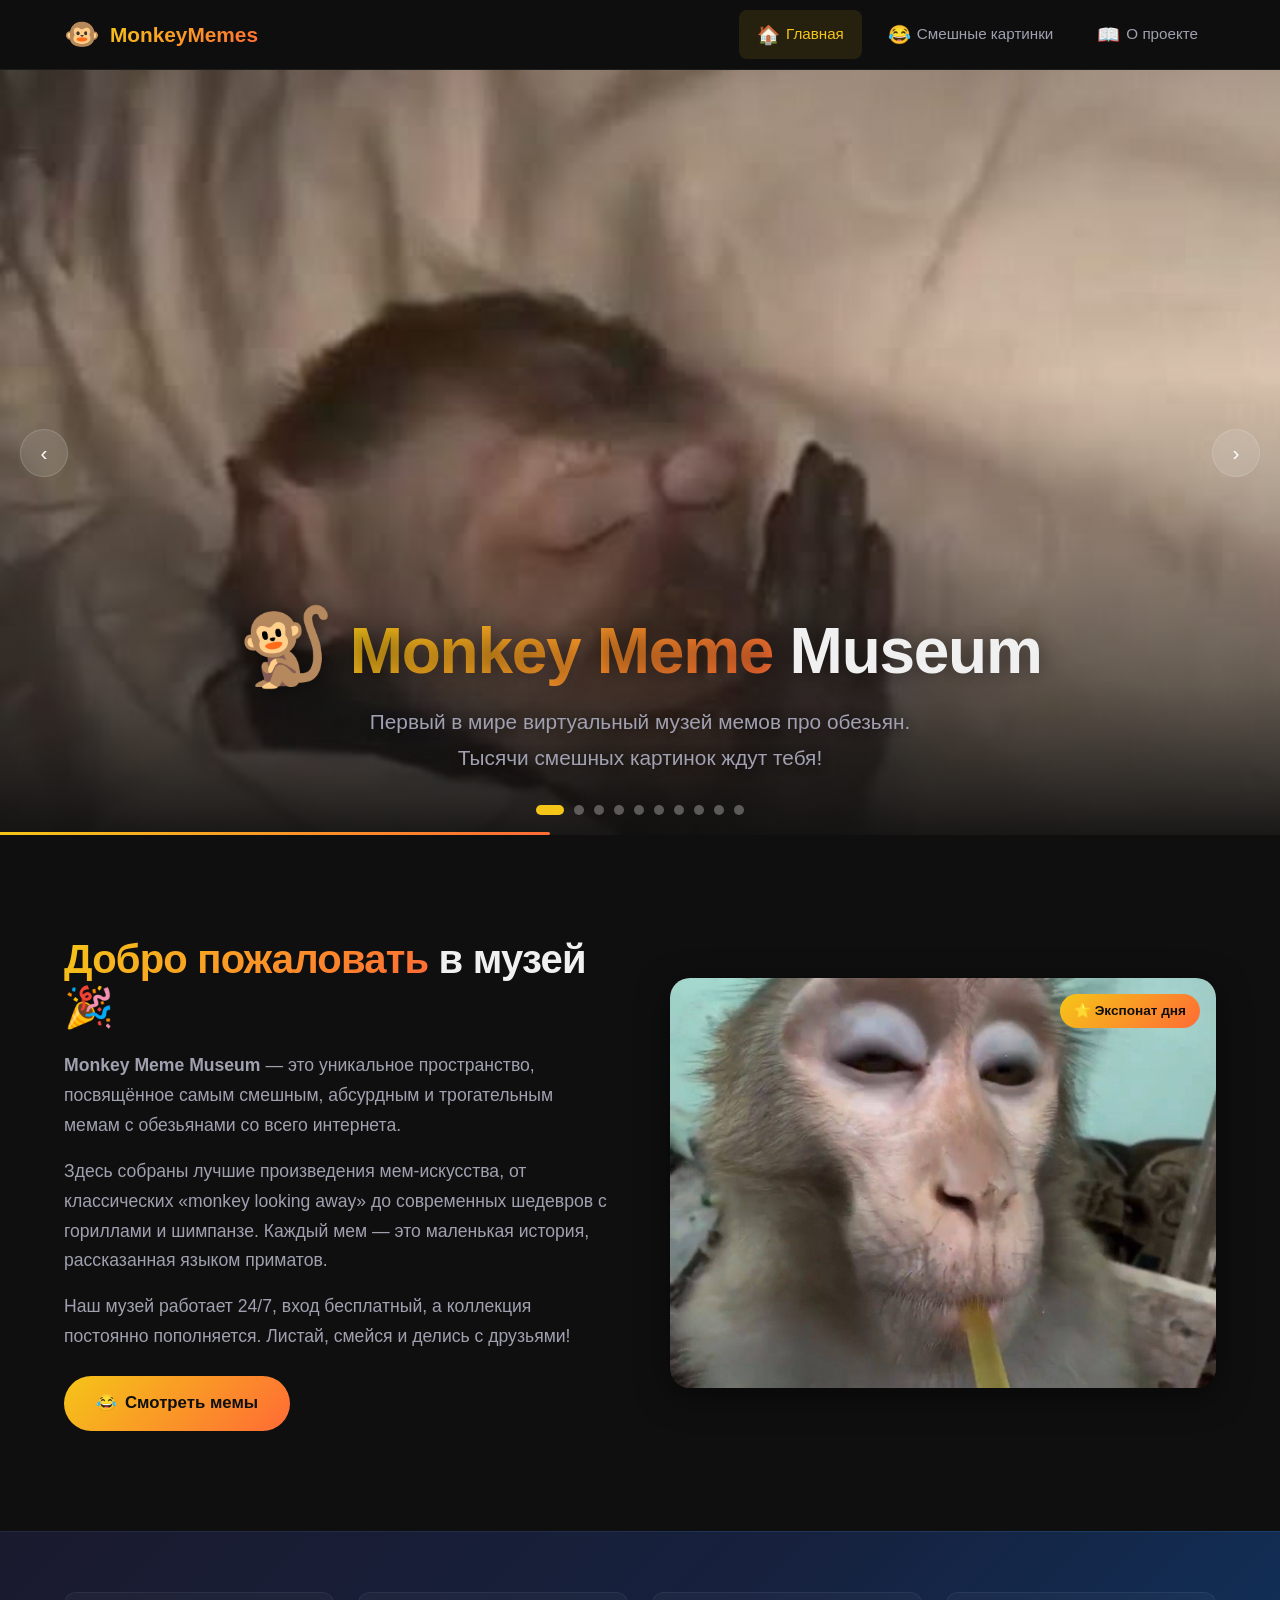
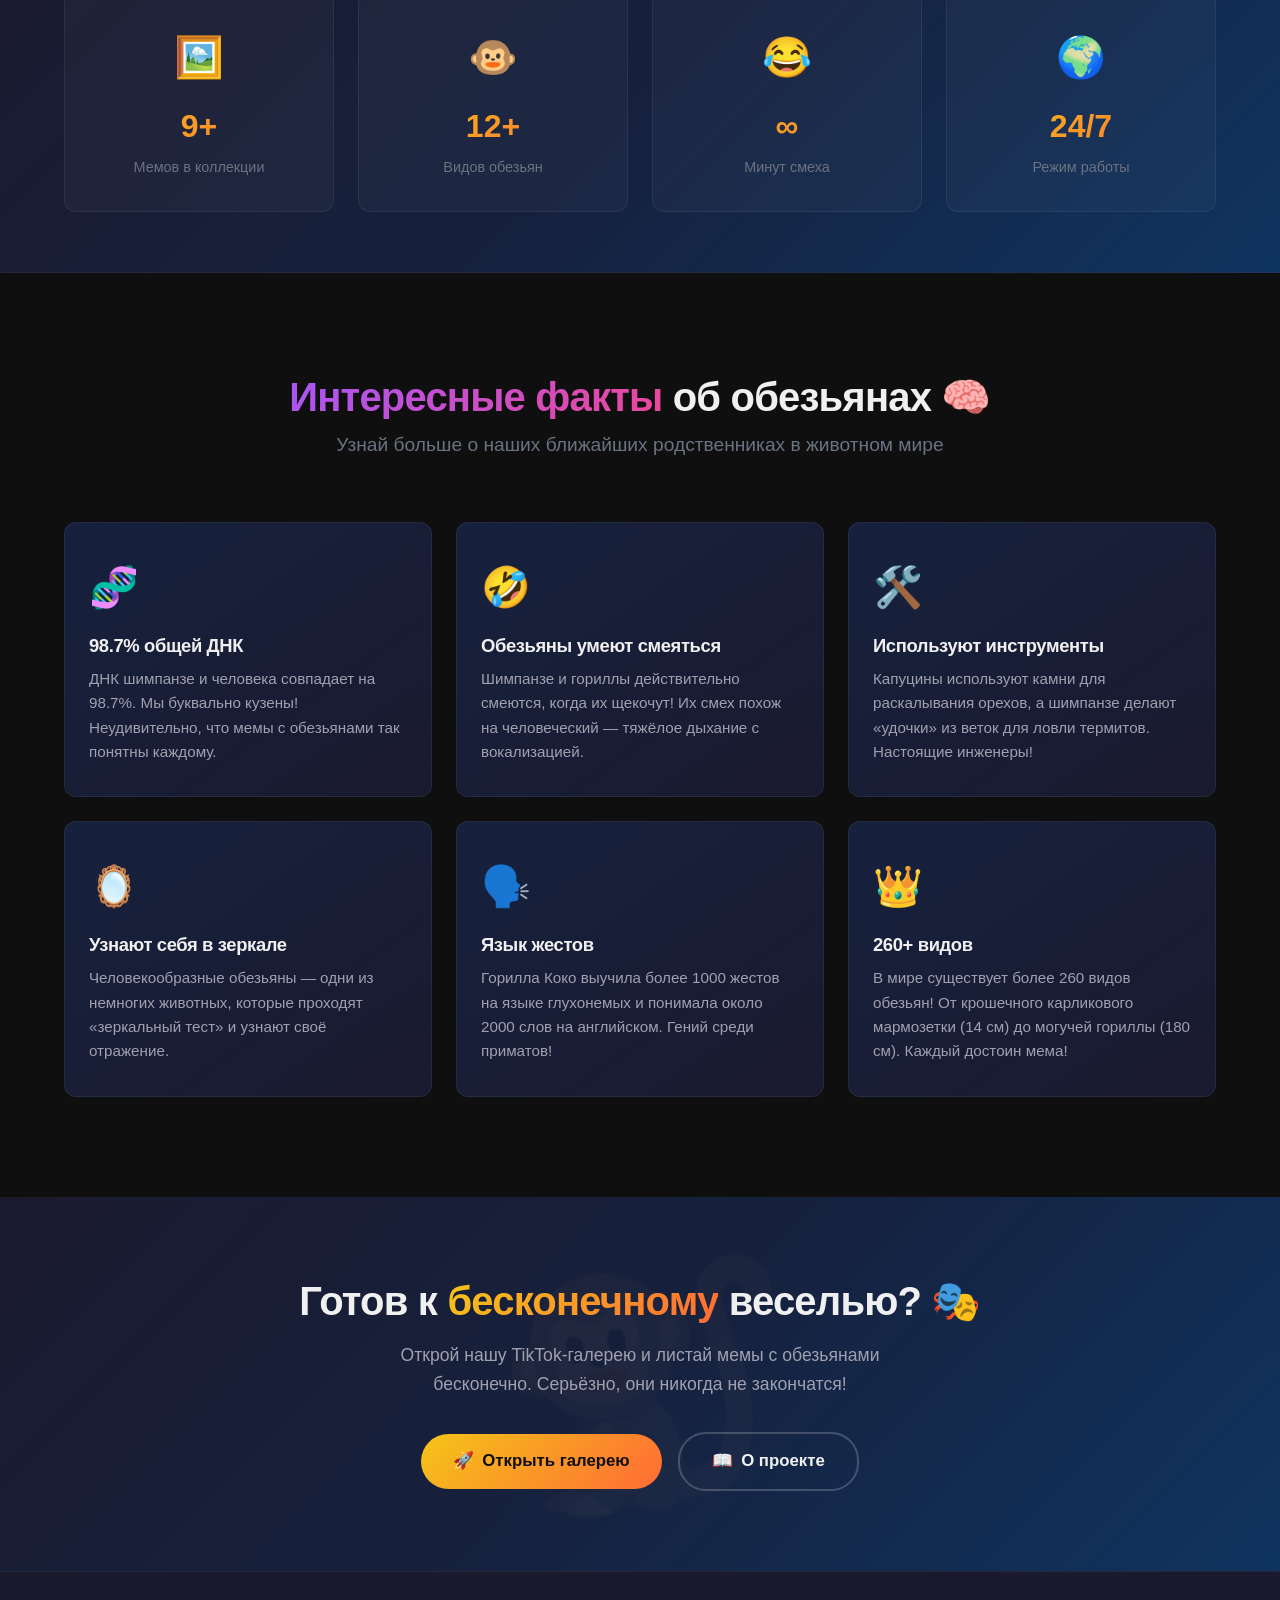
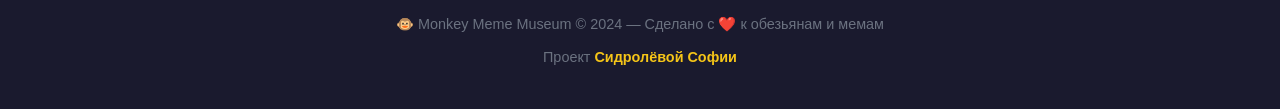
==== index.html @ 25bc9ab8 "init" ====
<!DOCTYPE html>
<html lang="ru">
<head>
    <meta charset="UTF-8">
    <meta name="viewport" content="width=device-width, initial-scale=1.0">
    <meta name="description" content="Monkey Meme Museum — первый в мире виртуальный музей мемов про обезьян. Смешные картинки, интересные факты и бесконечная галерея мемов.">
    <meta name="theme-color" content="#0f0f0f">
    <title>🐵 Monkey Meme Museum — Главная</title>
    <link rel="stylesheet" href="css/style.css">
</head>
<body>

<!-- ============================================
     HEADER
     ============================================ -->
<header class="header" role="banner">
    <div class="header__inner">

        <!-- Логотип -->
        <a href="index.html" class="header__logo" aria-label="Monkey Meme Museum — на главную">
            <span class="header__logo-emoji" aria-hidden="true">🐵</span>
            <span class="header__logo-text">MonkeyMemes</span>
        </a>

        <!-- Десктоп навигация -->
        <nav class="nav" role="navigation" aria-label="Основная навигация">
            <ul class="nav__list">
                <li>
                    <a href="index.html" class="nav__link nav__link--active">
                        <span class="nav__link-emoji" aria-hidden="true">🏠</span>
                        Главная
                    </a>
                </li>
                <li>
                    <a href="gallery.html" class="nav__link">
                        <span class="nav__link-emoji" aria-hidden="true">😂</span>
                        Смешные картинки
                    </a>
                </li>
                <li>
                    <a href="about.html" class="nav__link">
                        <span class="nav__link-emoji" aria-hidden="true">📖</span>
                        О проекте
                    </a>
                </li>
            </ul>
        </nav>

        <!-- Бургер кнопка (мобильная) -->
        <button class="burger" aria-label="Открыть меню" aria-expanded="false" aria-controls="mobile-nav">
            <span class="burger__line"></span>
            <span class="burger__line"></span>
            <span class="burger__line"></span>
        </button>
    </div>
</header>

<!-- Мобильная навигация -->
<div class="mobile-nav" id="mobile-nav" aria-hidden="true" role="dialog" aria-label="Мобильное меню">
    <nav>
        <ul class="mobile-nav__list">
            <li>
                <a href="index.html" class="mobile-nav__link mobile-nav__link--active">
                    <span class="mobile-nav__link-emoji" aria-hidden="true">🏠</span>
                    Главная
                </a>
            </li>
            <li>
                <a href="gallery.html" class="mobile-nav__link">
                    <span class="mobile-nav__link-emoji" aria-hidden="true">😂</span>
                    Смешные картинки
                </a>
            </li>
            <li>
                <a href="about.html" class="mobile-nav__link">
                    <span class="mobile-nav__link-emoji" aria-hidden="true">📖</span>
                    О проекте
                </a>
            </li>
        </ul>
    </nav>
</div>

<!-- ============================================
     MAIN CONTENT
     ============================================ -->
<main class="page-wrapper">

    <!-- ========== HERO SLIDER ========== -->
    <section class="hero" aria-label="Слайдер с мемами">
        <div class="slider">

            <!-- Слайды создаются динамически через JS -->
            <div class="slider__track" role="tablist" aria-label="Слайды">
            </div>

            <!-- Оверлей -->
            <div class="slider__overlay" aria-hidden="true"></div>

            <!-- Контент поверх слайдера -->
            <div class="slider__content">
                <h1 class="slider__title">
                    <span class="emoji-title" aria-hidden="true">🐒</span>
                    <span class="text-gradient">Monkey Meme</span> Museum
                </h1>
                <p class="slider__description">
                    Первый в мире виртуальный музей мемов про обезьян.
                    Тысячи смешных картинок ждут тебя!
                </p>
            </div>

            <!-- Стрелки навигации -->
            <button class="slider__arrow slider__arrow--prev" aria-label="Предыдущий слайд">
                ‹
            </button>
            <button class="slider__arrow slider__arrow--next" aria-label="Следующий слайд">
                ›
            </button>

            <!-- Точки навигации -->
            <div class="slider__dots" role="tablist" aria-label="Навигация по слайдам">
                <!-- Создаются динамически через JS -->
            </div>

            <!-- Прогресс-бар -->
            <div class="slider__progress" role="progressbar" aria-label="Прогресс слайда"></div>
        </div>
    </section>

    <!-- ========== INTRO SECTION ========== -->
    <section class="intro" aria-labelledby="intro-heading">
        <div class="container">
            <div class="intro__grid">

                <!-- Текстовый блок -->
                <div class="intro__text animate-on-scroll">
                    <h2 id="intro-heading">
                        <span class="text-gradient">Добро пожаловать</span> в музей 🎉
                    </h2>
                    <p>
                        <strong>Monkey Meme Museum</strong> — это уникальное пространство,
                        посвящённое самым смешным, абсурдным и трогательным мемам с обезьянами
                        со всего интернета.
                    </p>
                    <p>
                        Здесь собраны лучшие произведения мем-искусства, от классических
                        «monkey looking away» до современных шедевров с гориллами и шимпанзе.
                        Каждый мем — это маленькая история, рассказанная языком приматов.
                    </p>
                    <p>
                        Наш музей работает 24/7, вход бесплатный, а коллекция постоянно
                        пополняется. Листай, смейся и делись с друзьями!
                    </p>
                    <div class="mt-3">
                        <a href="gallery.html" class="btn btn--primary">
                            <span aria-hidden="true">😂</span>
                            Смотреть мемы
                        </a>
                    </div>
                </div>

                <!-- Изображение -->
                <div class="intro__image-wrapper animate-on-scroll" id="intro-image">
                    <img src="" alt="Мем с обезьяной — экспонат музея" id="intro-img">
                    <span class="intro__badge" aria-hidden="true">⭐ Экспонат дня</span>
                </div>
            </div>
        </div>
    </section>

    <!-- ========== STATS SECTION ========== -->
    <section class="stats" aria-labelledby="stats-heading">
        <div class="container">
            <h2 id="stats-heading" class="sr-only">Статистика музея</h2>
            <div class="stats__grid">

                <div class="stat-card animate-on-scroll">
                    <span class="stat-card__emoji" aria-hidden="true">🖼️</span>
                    <div class="stat-card__number" id="stat-memes">0</div>
                    <div class="stat-card__label">Мемов в коллекции</div>
                </div>

                <div class="stat-card animate-on-scroll">
                    <span class="stat-card__emoji" aria-hidden="true">🐵</span>
                    <div class="stat-card__number">12+</div>
                    <div class="stat-card__label">Видов обезьян</div>
                </div>

                <div class="stat-card animate-on-scroll">
                    <span class="stat-card__emoji" aria-hidden="true">😂</span>
                    <div class="stat-card__number">∞</div>
                    <div class="stat-card__label">Минут смеха</div>
                </div>

                <div class="stat-card animate-on-scroll">
                    <span class="stat-card__emoji" aria-hidden="true">🌍</span>
                    <div class="stat-card__number">24/7</div>
                    <div class="stat-card__label">Режим работы</div>
                </div>
            </div>
        </div>
    </section>

    <!-- ========== FUN FACTS SECTION ========== -->
    <section class="facts" aria-labelledby="facts-heading">
        <div class="container">

            <div class="facts__header animate-on-scroll">
                <h2 id="facts-heading">
                    <span class="text-gradient-fun">Интересные факты</span> об обезьянах
                    <span aria-hidden="true">🧠</span>
                </h2>
                <p class="section-subtitle">
                    Узнай больше о наших ближайших родственниках в животном мире
                </p>
            </div>

            <div class="facts__grid">

                <article class="fact-card animate-on-scroll">
                    <span class="fact-card__emoji" aria-hidden="true">🧬</span>
                    <h3 class="fact-card__title">98.7% общей ДНК</h3>
                    <p class="fact-card__text">
                        ДНК шимпанзе и человека совпадает на 98.7%. Мы буквально
                        кузены! Неудивительно, что мемы с обезьянами так
                        понятны каждому.
                    </p>
                </article>

                <article class="fact-card animate-on-scroll">
                    <span class="fact-card__emoji" aria-hidden="true">🤣</span>
                    <h3 class="fact-card__title">Обезьяны умеют смеяться</h3>
                    <p class="fact-card__text">
                        Шимпанзе и гориллы действительно смеются, когда их щекочут!
                        Их смех похож на человеческий — тяжёлое дыхание
                        с вокализацией.
                    </p>
                </article>

                <article class="fact-card animate-on-scroll">
                    <span class="fact-card__emoji" aria-hidden="true">🛠️</span>
                    <h3 class="fact-card__title">Используют инструменты</h3>
                    <p class="fact-card__text">
                        Капуцины используют камни для раскалывания орехов,
                        а шимпанзе делают «удочки» из веток для ловли
                        термитов. Настоящие инженеры!
                    </p>
                </article>

                <article class="fact-card animate-on-scroll">
                    <span class="fact-card__emoji" aria-hidden="true">🪞</span>
                    <h3 class="fact-card__title">Узнают себя в зеркале</h3>
                    <p class="fact-card__text">
                        Человекообразные обезьяны — одни из немногих животных,
                        которые проходят «зеркальный тест» и узнают своё
                        отражение.
                    </p>
                </article>

                <article class="fact-card animate-on-scroll">
                    <span class="fact-card__emoji" aria-hidden="true">🗣️</span>
                    <h3 class="fact-card__title">Язык жестов</h3>
                    <p class="fact-card__text">
                        Горилла Коко выучила более 1000 жестов на языке глухонемых
                        и понимала около 2000 слов на английском.
                        Гений среди приматов!
                    </p>
                </article>

                <article class="fact-card animate-on-scroll">
                    <span class="fact-card__emoji" aria-hidden="true">👑</span>
                    <h3 class="fact-card__title">260+ видов</h3>
                    <p class="fact-card__text">
                        В мире существует более 260 видов обезьян!
                        От крошечного карликового мармозетки (14 см) до
                        могучей гориллы (180 см). Каждый достоин мема!
                    </p>
                </article>
            </div>
        </div>
    </section>

    <!-- ========== CTA SECTION ========== -->
    <section class="cta" aria-labelledby="cta-heading">
        <div class="container">
            <div class="animate-on-scroll">
                <h2 id="cta-heading">
                    Готов к
                    <span class="text-gradient">бесконечному</span>
                    веселью?
                    <span aria-hidden="true">🎭</span>
                </h2>
                <p>
                    Открой нашу TikTok-галерею и листай мемы с обезьянами
                    бесконечно. Серьёзно, они никогда не закончатся!
                </p>
                <div class="btn-group">
                    <a href="gallery.html" class="btn btn--primary">
                        <span aria-hidden="true">🚀</span>
                        Открыть галерею
                    </a>
                    <a href="about.html" class="btn btn--outline">
                        <span aria-hidden="true">📖</span>
                        О проекте
                    </a>
                </div>
            </div>
        </div>
    </section>

</main>

<!-- ============================================
     FOOTER
     ============================================ -->
<footer class="footer" role="contentinfo">
    <div class="container">
        <p class="footer__text">
            <span aria-hidden="true">🐵</span>
            Monkey Meme Museum © 2024 — Сделано с
            <span class="footer__heart" aria-label="любовью">❤️</span>
            к обезьянам и мемам
        </p>
        <p class="footer__text mt-1">
            Проект
            <a href="about.html" class="footer__link">Сидролёвой Софии</a>
        </p>
    </div>
</footer>

<!-- ============================================
     SCRIPTS
     ============================================ -->
<script src="js/images.js"></script>
<script src="js/common.js"></script>
<script src="js/slider.js"></script>

<!-- Инлайн-скрипт для динамического контента -->
<script>
    (function () {
        'use strict';

        // Устанавливаем картинку в intro секцию
        var introImg = document.getElementById('intro-img');
        if (introImg) {
            var paths = getAllImagePaths();
            if (paths.length > 0) {
                // Берём вторую картинку (первая уже в слайдере)
                var idx = paths.length > 1 ? 1 : 0;
                introImg.src = paths[idx];
            }
        }

        // Устанавливаем реальное кол-во мемов в статистику
        var statMemes = document.getElementById('stat-memes');
        if (statMemes) {
            var count = getImageCount();
            statMemes.textContent = count + '+';

            // Анимация счётчика
            animateCounter(statMemes, 0, count, 1500);
        }

        /**
         * Анимация числового счётчика
         */
        function animateCounter(element, start, end, duration) {
            var startTime = null;

            function step(timestamp) {
                if (!startTime) startTime = timestamp;
                var progress = Math.min((timestamp - startTime) / duration, 1);

                // Easing — ease-out
                var eased = 1 - Math.pow(1 - progress, 3);
                var current = Math.floor(start + (end - start) * eased);

                element.textContent = current + '+';

                if (progress < 1) {
                    requestAnimationFrame(step);
                }
            }

            // Запускаем только когда элемент виден
            var observer = new IntersectionObserver(function (entries) {
                if (entries[0].isIntersecting) {
                    requestAnimationFrame(step);
                    observer.disconnect();
                }
            }, { threshold: 0.5 });

            observer.observe(element);
        }
    })();
</script>

</body>
</html>
---- css/style.css ----
:root {
    /* Основные цвета */
    --color-bg-primary: #0f0f0f;
    --color-bg-secondary: #1a1a2e;
    --color-bg-card: #16213e;
    --color-bg-card-hover: #1c2a4a;
    --color-bg-header: rgba(15, 15, 15, 0.92);

    /* Акцентные цвета */
    --color-accent-yellow: #f5c518;
    --color-accent-orange: #ff6b35;
    --color-accent-green: #2ecc71;
    --color-accent-purple: #a855f7;
    --color-accent-pink: #ec4899;
    --color-accent-blue: #3b82f6;

    /* Текст */
    --color-text-primary: #f0f0f0;
    --color-text-secondary: #a0a0b0;
    --color-text-muted: #6b7280;
    --color-text-accent: var(--color-accent-yellow);

    /* Градиенты */
    --gradient-hero: linear-gradient(135deg, #1a1a2e 0%, #16213e 50%, #0f3460 100%);
    --gradient-card: linear-gradient(145deg, #16213e, #1a1a2e);
    --gradient-accent: linear-gradient(135deg, var(--color-accent-yellow), var(--color-accent-orange));
    --gradient-fun: linear-gradient(135deg, var(--color-accent-purple), var(--color-accent-pink));
    --gradient-overlay: linear-gradient(to bottom, rgba(0,0,0,0) 0%, rgba(0,0,0,0.7) 100%);

    /* Тени */
    --shadow-sm: 0 2px 8px rgba(0, 0, 0, 0.3);
    --shadow-md: 0 4px 16px rgba(0, 0, 0, 0.4);
    --shadow-lg: 0 8px 32px rgba(0, 0, 0, 0.5);
    --shadow-glow-yellow: 0 0 20px rgba(245, 197, 24, 0.3);
    --shadow-glow-purple: 0 0 20px rgba(168, 85, 247, 0.3);

    /* Размеры */
    --header-height: 70px;
    --content-max-width: 1200px;
    --content-narrow-width: 800px;
    --border-radius-sm: 8px;
    --border-radius-md: 12px;
    --border-radius-lg: 20px;
    --border-radius-xl: 28px;

    /* Шрифты */
    --font-primary: 'Segoe UI', 'Roboto', 'Helvetica Neue', Arial, sans-serif;
    --font-display: 'Georgia', 'Times New Roman', serif;
    --font-mono: 'Fira Code', 'Consolas', monospace;

    /* Анимации */
    --transition-fast: 0.2s ease;
    --transition-normal: 0.3s ease;
    --transition-slow: 0.5s ease;
    --transition-spring: 0.4s cubic-bezier(0.34, 1.56, 0.64, 1);
}


/* ============================================
   2. RESET & BASE
   ============================================ */

*,
*::before,
*::after {
    margin: 0;
    padding: 0;
    box-sizing: border-box;
}

html {
    scroll-behavior: smooth;
    font-size: 16px;
    -webkit-text-size-adjust: 100%;
    overflow-x: hidden;
}

body {
    font-family: var(--font-primary);
    background-color: var(--color-bg-primary);
    color: var(--color-text-primary);
    line-height: 1.6;
    min-height: 100vh;
    overflow-x: hidden;
    -webkit-font-smoothing: antialiased;
    -moz-osx-font-smoothing: grayscale;
}

img {
    max-width: 100%;
    height: auto;
    display: block;
}

a {
    color: inherit;
    text-decoration: none;
    transition: color var(--transition-fast);
}

ul, ol {
    list-style: none;
}

button {
    border: none;
    background: none;
    cursor: pointer;
    font-family: inherit;
    color: inherit;
}

input, textarea {
    font-family: inherit;
    font-size: inherit;
}

::selection {
    background-color: var(--color-accent-yellow);
    color: var(--color-bg-primary);
}

/* Скроллбар */
::-webkit-scrollbar {
    width: 8px;
}

::-webkit-scrollbar-track {
    background: var(--color-bg-primary);
}

::-webkit-scrollbar-thumb {
    background: var(--color-bg-card);
    border-radius: 4px;
}

::-webkit-scrollbar-thumb:hover {
    background: var(--color-accent-yellow);
}


/* ============================================
   3. TYPOGRAPHY
   ============================================ */

h1, h2, h3, h4, h5, h6 {
    line-height: 1.2;
    font-weight: 700;
    letter-spacing: -0.02em;
}

h1 {
    font-size: clamp(2rem, 5vw, 3.5rem);
}

h2 {
    font-size: clamp(1.5rem, 4vw, 2.5rem);
}

h3 {
    font-size: clamp(1.2rem, 3vw, 1.75rem);
}

p {
    font-size: clamp(0.95rem, 2vw, 1.1rem);
    color: var(--color-text-secondary);
    line-height: 1.7;
}

.text-gradient {
    background: var(--gradient-accent);
    -webkit-background-clip: text;
    -webkit-text-fill-color: transparent;
    background-clip: text;
}

.text-gradient-fun {
    background: var(--gradient-fun);
    -webkit-background-clip: text;
    -webkit-text-fill-color: transparent;
    background-clip: text;
}

.emoji-title {
    font-size: 1.2em;
}

.section-subtitle {
    font-size: clamp(1rem, 2.5vw, 1.2rem);
    color: var(--color-text-muted);
    margin-top: 0.5rem;
    font-weight: 400;
}


/* ============================================
   4. LAYOUT UTILITIES
   ============================================ */

.container {
    width: 100%;
    max-width: var(--content-max-width);
    margin: 0 auto;
    padding: 0 24px;
}

.container--narrow {
    max-width: var(--content-narrow-width);
}

.section {
    padding: 80px 0;
}

.section--alt {
    background: var(--color-bg-secondary);
}

.flex-center {
    display: flex;
    justify-content: center;
    align-items: center;
}

.text-center {
    text-align: center;
}

.mt-1 { margin-top: 0.5rem; }
.mt-2 { margin-top: 1rem; }
.mt-3 { margin-top: 1.5rem; }
.mt-4 { margin-top: 2rem; }
.mb-1 { margin-bottom: 0.5rem; }
.mb-2 { margin-bottom: 1rem; }
.mb-3 { margin-bottom: 1.5rem; }
.mb-4 { margin-bottom: 2rem; }


/* ============================================
   5. HEADER & NAVIGATION
   ============================================ */

.header {
    position: fixed;
    top: 0;
    left: 0;
    right: 0;
    height: var(--header-height);
    background: var(--color-bg-header);
    backdrop-filter: blur(20px);
    -webkit-backdrop-filter: blur(20px);
    border-bottom: 1px solid rgba(255, 255, 255, 0.06);
    z-index: 1000;
    transition: transform var(--transition-normal),
    box-shadow var(--transition-normal);
}

.header--scrolled {
    box-shadow: var(--shadow-md);
}

.header__inner {
    display: flex;
    justify-content: space-between;
    align-items: center;
    height: 100%;
    max-width: var(--content-max-width);
    margin: 0 auto;
    padding: 0 24px;
}

/* Логотип */
.header__logo {
    display: flex;
    align-items: center;
    gap: 10px;
    font-size: 1.3rem;
    font-weight: 800;
    z-index: 1001;
    transition: transform var(--transition-spring);
}

.header__logo:hover {
    transform: scale(1.05);
}

.header__logo-emoji {
    font-size: 1.8rem;
    animation: logoWiggle 3s ease-in-out infinite;
}

.header__logo-text {
    background: var(--gradient-accent);
    -webkit-background-clip: text;
    -webkit-text-fill-color: transparent;
    background-clip: text;
}

/* Навигация — десктоп */
.nav {
    display: flex;
    align-items: center;
}

.nav__list {
    display: flex;
    gap: 8px;
    align-items: center;
}

.nav__link {
    position: relative;
    display: flex;
    align-items: center;
    gap: 6px;
    padding: 10px 18px;
    font-size: 0.95rem;
    font-weight: 500;
    color: var(--color-text-secondary);
    border-radius: var(--border-radius-sm);
    transition: color var(--transition-fast),
    background-color var(--transition-fast);
}

.nav__link:hover {
    color: var(--color-text-primary);
    background-color: rgba(255, 255, 255, 0.06);
}

.nav__link--active {
    color: var(--color-accent-yellow);
    background-color: rgba(245, 197, 24, 0.1);
}

.nav__link-emoji {
    font-size: 1.15rem;
}

/* Бургер кнопка */
.burger {
    display: none;
    flex-direction: column;
    justify-content: center;
    gap: 5px;
    width: 32px;
    height: 32px;
    z-index: 1001;
    cursor: pointer;
}

.burger__line {
    width: 100%;
    height: 2.5px;
    background-color: var(--color-text-primary);
    border-radius: 2px;
    transition: transform var(--transition-normal),
    opacity var(--transition-normal);
    transform-origin: center;
}

.burger--active .burger__line:nth-child(1) {
    transform: translateY(7.5px) rotate(45deg);
}

.burger--active .burger__line:nth-child(2) {
    opacity: 0;
}

.burger--active .burger__line:nth-child(3) {
    transform: translateY(-7.5px) rotate(-45deg);
}

/* Мобильное меню */
.mobile-nav {
    display: none;
    position: fixed;
    top: 0;
    left: 0;
    right: 0;
    bottom: 0;
    background: rgba(15, 15, 15, 0.97);
    backdrop-filter: blur(24px);
    -webkit-backdrop-filter: blur(24px);
    z-index: 999;
    opacity: 0;
    visibility: hidden;
    transition: opacity var(--transition-normal),
    visibility var(--transition-normal);
}

.mobile-nav--open {
    opacity: 1;
    visibility: visible;
}

.mobile-nav__list {
    display: flex;
    flex-direction: column;
    justify-content: center;
    align-items: center;
    height: 100%;
    gap: 12px;
}

.mobile-nav__link {
    font-size: 1.5rem;
    font-weight: 600;
    padding: 16px 32px;
    border-radius: var(--border-radius-md);
    color: var(--color-text-secondary);
    transition: color var(--transition-fast),
    background-color var(--transition-fast),
    transform var(--transition-spring);
    transform: translateY(20px);
    opacity: 0;
}

.mobile-nav--open .mobile-nav__link {
    transform: translateY(0);
    opacity: 1;
}

.mobile-nav--open .mobile-nav__link:nth-child(1) { transition-delay: 0.1s; }
.mobile-nav--open .mobile-nav__link:nth-child(2) { transition-delay: 0.2s; }
.mobile-nav--open .mobile-nav__link:nth-child(3) { transition-delay: 0.3s; }

.mobile-nav__link:hover,
.mobile-nav__link--active {
    color: var(--color-accent-yellow);
    background-color: rgba(245, 197, 24, 0.1);
}

.mobile-nav__link-emoji {
    font-size: 1.6rem;
    margin-right: 10px;
}


/* ============================================
   6. HERO / SLIDER
   ============================================ */

.hero {
    position: relative;
    width: 100%;
    height: 85vh;
    min-height: 500px;
    max-height: 900px;
    margin-top: var(--header-height);
    overflow: hidden;
    background: var(--color-bg-secondary);
}

/* Слайдер */
.slider {
    position: relative;
    width: 100%;
    height: 100%;
}

.slider__track {
    position: relative;
    width: 100%;
    height: 100%;
}

.slider__slide {
    position: absolute;
    top: 0;
    left: 0;
    width: 100%;
    height: 100%;
    opacity: 0;
    transition: opacity 1s ease;
    z-index: 1;
}

.slider__slide--active {
    opacity: 1;
    z-index: 2;
}

.slider__image {
    width: 100%;
    height: 100%;
    object-fit: cover;
    object-position: center;
}

/* Оверлей с градиентом */
.slider__overlay {
    position: absolute;
    top: 0;
    left: 0;
    right: 0;
    bottom: 0;
    background: linear-gradient(
            to bottom,
            rgba(15, 15, 15, 0.3) 0%,
            rgba(15, 15, 15, 0.1) 40%,
            rgba(15, 15, 15, 0.6) 80%,
            rgba(15, 15, 15, 0.95) 100%
    );
    z-index: 3;
}

/* Контент поверх слайдера */
.slider__content {
    position: absolute;
    bottom: 60px;
    left: 0;
    right: 0;
    z-index: 4;
    text-align: center;
    padding: 0 24px;
}

.slider__title {
    font-size: clamp(2.2rem, 6vw, 4rem);
    font-weight: 900;
    margin-bottom: 12px;
    text-shadow: 0 2px 20px rgba(0, 0, 0, 0.5);
}

.slider__description {
    font-size: clamp(1rem, 2.5vw, 1.3rem);
    color: var(--color-text-secondary);
    max-width: 600px;
    margin: 0 auto;
    text-shadow: 0 1px 10px rgba(0, 0, 0, 0.5);
}

/* Точки навигации */
.slider__dots {
    position: absolute;
    bottom: 20px;
    left: 50%;
    transform: translateX(-50%);
    display: flex;
    gap: 10px;
    z-index: 5;
}

.slider__dot {
    width: 10px;
    height: 10px;
    border-radius: 50%;
    background-color: rgba(255, 255, 255, 0.3);
    cursor: pointer;
    transition: background-color var(--transition-fast),
    transform var(--transition-spring),
    width var(--transition-normal);
    border: none;
}

.slider__dot:hover {
    background-color: rgba(255, 255, 255, 0.6);
    transform: scale(1.2);
}

.slider__dot--active {
    background-color: var(--color-accent-yellow);
    width: 28px;
    border-radius: 5px;
}

/* Стрелки слайдера */
.slider__arrow {
    position: absolute;
    top: 50%;
    transform: translateY(-50%);
    z-index: 5;
    width: 48px;
    height: 48px;
    border-radius: 50%;
    background: rgba(255, 255, 255, 0.1);
    backdrop-filter: blur(10px);
    border: 1px solid rgba(255, 255, 255, 0.15);
    color: white;
    font-size: 1.3rem;
    display: flex;
    justify-content: center;
    align-items: center;
    cursor: pointer;
    transition: background var(--transition-fast),
    transform var(--transition-spring);
}

.slider__arrow:hover {
    background: rgba(255, 255, 255, 0.2);
    transform: translateY(-50%) scale(1.1);
}

.slider__arrow--prev {
    left: 20px;
}

.slider__arrow--next {
    right: 20px;
}

/* Прогресс-бар */
.slider__progress {
    position: absolute;
    bottom: 0;
    left: 0;
    height: 3px;
    background: var(--gradient-accent);
    z-index: 5;
    transition: width 0.1s linear;
    border-radius: 0 2px 2px 0;
}


/* ============================================
   7. CONTENT SECTIONS (главная)
   ============================================ */

.intro {
    padding: 100px 0;
    background: var(--color-bg-primary);
}

.intro__grid {
    display: grid;
    grid-template-columns: 1fr 1fr;
    gap: 60px;
    align-items: center;
}

.intro__text h2 {
    margin-bottom: 20px;
}

.intro__text p {
    margin-bottom: 16px;
}

.intro__image-wrapper {
    position: relative;
    border-radius: var(--border-radius-lg);
    overflow: hidden;
    box-shadow: var(--shadow-lg);
    aspect-ratio: 4 / 3;
}

.intro__image-wrapper img {
    width: 100%;
    height: 100%;
    object-fit: cover;
    transition: transform var(--transition-slow);
}

.intro__image-wrapper:hover img {
    transform: scale(1.05);
}

.intro__badge {
    position: absolute;
    top: 16px;
    right: 16px;
    background: var(--gradient-accent);
    color: var(--color-bg-primary);
    padding: 6px 14px;
    border-radius: 20px;
    font-size: 0.85rem;
    font-weight: 700;
}

/* Статистика */
.stats {
    padding: 60px 0;
    background: var(--gradient-hero);
    border-top: 1px solid rgba(255, 255, 255, 0.05);
    border-bottom: 1px solid rgba(255, 255, 255, 0.05);
}

.stats__grid {
    display: grid;
    grid-template-columns: repeat(4, 1fr);
    gap: 24px;
}

.stat-card {
    text-align: center;
    padding: 32px 16px;
    background: rgba(255, 255, 255, 0.03);
    border: 1px solid rgba(255, 255, 255, 0.06);
    border-radius: var(--border-radius-md);
    transition: transform var(--transition-spring),
    background var(--transition-fast);
}

.stat-card:hover {
    transform: translateY(-4px);
    background: rgba(255, 255, 255, 0.06);
}

.stat-card__emoji {
    font-size: 2.5rem;
    margin-bottom: 12px;
    display: block;
}

.stat-card__number {
    font-size: 2rem;
    font-weight: 800;
    background: var(--gradient-accent);
    -webkit-background-clip: text;
    -webkit-text-fill-color: transparent;
    background-clip: text;
}

.stat-card__label {
    font-size: 0.9rem;
    color: var(--color-text-muted);
    margin-top: 4px;
}


/* ============================================
   8. FUN FACTS CARDS
   ============================================ */

.facts {
    padding: 100px 0;
    background: var(--color-bg-primary);
}

.facts__header {
    text-align: center;
    margin-bottom: 60px;
}

.facts__grid {
    display: grid;
    grid-template-columns: repeat(3, 1fr);
    gap: 24px;
}

.fact-card {
    position: relative;
    padding: 32px 24px;
    background: var(--gradient-card);
    border: 1px solid rgba(255, 255, 255, 0.06);
    border-radius: var(--border-radius-md);
    overflow: hidden;
    transition: transform var(--transition-spring),
    box-shadow var(--transition-normal),
    border-color var(--transition-normal);
}

.fact-card::before {
    content: '';
    position: absolute;
    top: 0;
    left: 0;
    right: 0;
    height: 3px;
    background: var(--gradient-accent);
    opacity: 0;
    transition: opacity var(--transition-normal);
}

.fact-card:hover {
    transform: translateY(-6px);
    box-shadow: var(--shadow-glow-yellow);
    border-color: rgba(245, 197, 24, 0.2);
}

.fact-card:hover::before {
    opacity: 1;
}

.fact-card:nth-child(2)::before { background: var(--gradient-fun); }
.fact-card:nth-child(2):hover { box-shadow: var(--shadow-glow-purple); border-color: rgba(168, 85, 247, 0.2); }
.fact-card:nth-child(3)::before { background: linear-gradient(135deg, var(--color-accent-green), var(--color-accent-blue)); }
.fact-card:nth-child(4)::before { background: var(--gradient-fun); }
.fact-card:nth-child(5)::before { background: linear-gradient(135deg, var(--color-accent-orange), var(--color-accent-pink)); }
.fact-card:nth-child(6)::before { background: linear-gradient(135deg, var(--color-accent-blue), var(--color-accent-green)); }

.fact-card__emoji {
    font-size: 2.5rem;
    margin-bottom: 16px;
    display: block;
}

.fact-card__title {
    font-size: 1.15rem;
    font-weight: 700;
    margin-bottom: 10px;
    color: var(--color-text-primary);
}

.fact-card__text {
    font-size: 0.95rem;
    color: var(--color-text-secondary);
    line-height: 1.6;
}

/* CTA секция */
.cta {
    padding: 80px 0;
    background: var(--gradient-hero);
    text-align: center;
    position: relative;
    overflow: hidden;
}

.cta::before {
    content: '🐒';
    position: absolute;
    font-size: 15rem;
    opacity: 0.04;
    top: 50%;
    left: 50%;
    transform: translate(-50%, -50%);
}

.cta h2 {
    margin-bottom: 16px;
}

.cta p {
    margin-bottom: 32px;
    max-width: 500px;
    margin-left: auto;
    margin-right: auto;
}

.btn {
    display: inline-flex;
    align-items: center;
    gap: 8px;
    padding: 14px 32px;
    font-size: 1.05rem;
    font-weight: 600;
    border-radius: var(--border-radius-xl);
    transition: transform var(--transition-spring),
    box-shadow var(--transition-normal);
}

.btn--primary {
    background: var(--gradient-accent);
    color: var(--color-bg-primary);
}

.btn--primary:hover {
    transform: translateY(-2px) scale(1.03);
    box-shadow: var(--shadow-glow-yellow);
}

.btn--outline {
    border: 2px solid rgba(255, 255, 255, 0.2);
    color: var(--color-text-primary);
    margin-left: 12px;
}

.btn--outline:hover {
    border-color: var(--color-accent-yellow);
    transform: translateY(-2px);
}


/* ============================================
   9. GALLERY — TIKTOK STYLE
   ============================================ */

.gallery-page {
    margin-top: var(--header-height);
    height: calc(100vh - var(--header-height));
    overflow: hidden;
    position: relative;
    background: #000;
}

.gallery-feed {
    height: 100%;
    overflow-y: scroll;
    scroll-snap-type: y mandatory;
    -webkit-overflow-scrolling: touch;
    scrollbar-width: none;
    -ms-overflow-style: none;
}

.gallery-feed::-webkit-scrollbar {
    display: none;
}

.gallery-item {
    position: relative;
    width: 100%;
    height: calc(100vh - var(--header-height));
    scroll-snap-align: start;
    scroll-snap-stop: always;
    display: flex;
    justify-content: center;
    align-items: center;
    background: #000;
    overflow: hidden;
}

.gallery-item__image {
    max-width: 100%;
    max-height: 100%;
    width: auto;
    height: auto;
    object-fit: contain;
    user-select: none;
    -webkit-user-drag: none;
}

/* Оверлей с номером */
.gallery-item__overlay {
    position: absolute;
    bottom: 0;
    left: 0;
    right: 0;
    padding: 40px 24px 24px;
    background: linear-gradient(to top, rgba(0,0,0,0.7) 0%, transparent 100%);
    display: flex;
    justify-content: space-between;
    align-items: flex-end;
    pointer-events: none;
}

.gallery-item__counter {
    font-size: 0.9rem;
    color: rgba(255, 255, 255, 0.6);
    font-weight: 500;
}

.gallery-item__badge {
    background: var(--gradient-accent);
    color: var(--color-bg-primary);
    padding: 4px 12px;
    border-radius: 20px;
    font-size: 0.8rem;
    font-weight: 700;
}

/* Подсказка скролла */
.gallery-hint {
    position: absolute;
    bottom: 30px;
    left: 50%;
    transform: translateX(-50%);
    z-index: 10;
    text-align: center;
    animation: fadeInUp 1s ease 1s both;
    pointer-events: none;
    transition: opacity var(--transition-normal);
}

.gallery-hint--hidden {
    opacity: 0;
}

.gallery-hint__icon {
    font-size: 1.8rem;
    animation: bounceDown 1.5s ease-in-out infinite;
    display: block;
    margin-bottom: 4px;
}

.gallery-hint__text {
    font-size: 0.8rem;
    color: rgba(255, 255, 255, 0.5);
    letter-spacing: 0.05em;
    text-transform: uppercase;
}

/* Боковые индикаторы (как TikTok) */
.gallery-sidebar {
    position: absolute;
    right: 16px;
    bottom: 120px;
    z-index: 10;
    display: flex;
    flex-direction: column;
    align-items: center;
    gap: 20px;
}

.gallery-sidebar__btn {
    display: flex;
    flex-direction: column;
    align-items: center;
    gap: 4px;
    color: white;
    transition: transform var(--transition-spring);
    cursor: pointer;
}

.gallery-sidebar__btn:hover {
    transform: scale(1.15);
}

.gallery-sidebar__icon {
    width: 44px;
    height: 44px;
    border-radius: 50%;
    background: rgba(255, 255, 255, 0.12);
    backdrop-filter: blur(10px);
    display: flex;
    justify-content: center;
    align-items: center;
    font-size: 1.3rem;
}

.gallery-sidebar__label {
    font-size: 0.7rem;
    font-weight: 500;
    color: rgba(255, 255, 255, 0.7);
}

/* Прогресс галереи */
.gallery-progress {
    position: absolute;
    top: 10px;
    left: 50%;
    transform: translateX(-50%);
    z-index: 10;
    display: flex;
    gap: 4px;
    padding: 8px 16px;
    background: rgba(0, 0, 0, 0.4);
    backdrop-filter: blur(10px);
    border-radius: 20px;
}

.gallery-progress__dot {
    width: 6px;
    height: 6px;
    border-radius: 50%;
    background: rgba(255, 255, 255, 0.3);
    transition: background var(--transition-fast),
    transform var(--transition-spring);
}

.gallery-progress__dot--active {
    background: var(--color-accent-yellow);
    transform: scale(1.4);
}


/* ============================================
   10. ABOUT PAGE
   ============================================ */

.about-page {
    margin-top: var(--header-height);
    min-height: calc(100vh - var(--header-height));
}

.about-hero {
    padding: 80px 0 60px;
    text-align: center;
    background: var(--gradient-hero);
    position: relative;
    overflow: hidden;
}

.about-hero::before {
    content: '🎓';
    position: absolute;
    font-size: 20rem;
    opacity: 0.03;
    top: 50%;
    left: 50%;
    transform: translate(-50%, -50%);
}

.about-hero h1 {
    margin-bottom: 16px;
}

.about-hero p {
    max-width: 600px;
    margin: 0 auto;
}

.about-content {
    padding: 80px 0;
}

.about-card {
    background: var(--gradient-card);
    border: 1px solid rgba(255, 255, 255, 0.06);
    border-radius: var(--border-radius-lg);
    padding: 48px;
    margin-bottom: 32px;
    transition: transform var(--transition-spring),
    box-shadow var(--transition-normal);
}

.about-card:hover {
    transform: translateY(-4px);
    box-shadow: var(--shadow-md);
}

.about-card__header {
    display: flex;
    align-items: center;
    gap: 16px;
    margin-bottom: 20px;
}

.about-card__emoji {
    font-size: 2.5rem;
    width: 60px;
    height: 60px;
    display: flex;
    justify-content: center;
    align-items: center;
    background: rgba(245, 197, 24, 0.1);
    border-radius: var(--border-radius-md);
    flex-shrink: 0;
}

.about-card__title {
    font-size: 1.4rem;
    font-weight: 700;
}

.about-card__text {
    color: var(--color-text-secondary);
    line-height: 1.8;
}

.about-card__text strong {
    color: var(--color-accent-yellow);
    font-weight: 600;
}

/* Участники проекта */
.team-grid {
    display: grid;
    grid-template-columns: repeat(auto-fit, minmax(250px, 1fr));
    gap: 24px;
    margin-top: 32px;
}

.team-member {
    text-align: center;
    padding: 32px 20px;
    background: rgba(255, 255, 255, 0.03);
    border: 1px solid rgba(255, 255, 255, 0.06);
    border-radius: var(--border-radius-md);
    transition: transform var(--transition-spring),
    border-color var(--transition-normal);
}

.team-member:hover {
    transform: translateY(-4px);
    border-color: rgba(245, 197, 24, 0.3);
}

.team-member__avatar {
    width: 80px;
    height: 80px;
    border-radius: 50%;
    background: var(--gradient-accent);
    display: flex;
    justify-content: center;
    align-items: center;
    font-size: 2.2rem;
    margin: 0 auto 16px;
}

.team-member__name {
    font-size: 1.1rem;
    font-weight: 700;
    margin-bottom: 4px;
}

.team-member__role {
    font-size: 0.9rem;
    color: var(--color-accent-yellow);
    font-weight: 500;
}

/* Технологии */
.tech-stack {
    display: flex;
    flex-wrap: wrap;
    gap: 12px;
    margin-top: 20px;
}

.tech-tag {
    display: inline-flex;
    align-items: center;
    gap: 6px;
    padding: 8px 16px;
    background: rgba(255, 255, 255, 0.05);
    border: 1px solid rgba(255, 255, 255, 0.1);
    border-radius: 20px;
    font-size: 0.9rem;
    color: var(--color-text-secondary);
    transition: border-color var(--transition-fast),
    color var(--transition-fast);
}

.tech-tag:hover {
    border-color: var(--color-accent-yellow);
    color: var(--color-accent-yellow);
}


/* ============================================
   11. FOOTER
   ============================================ */

.footer {
    padding: 40px 0;
    background: var(--color-bg-secondary);
    border-top: 1px solid rgba(255, 255, 255, 0.05);
    text-align: center;
}

.footer__text {
    font-size: 0.9rem;
    color: var(--color-text-muted);
}

.footer__heart {
    color: var(--color-accent-orange);
    animation: heartbeat 1.5s ease-in-out infinite;
    display: inline-block;
}

.footer__link {
    color: var(--color-accent-yellow);
    font-weight: 600;
    transition: opacity var(--transition-fast);
}

.footer__link:hover {
    opacity: 0.8;
}


/* ============================================
   12. ANIMATIONS
   ============================================ */

@keyframes logoWiggle {
    0%, 100% { transform: rotate(0deg); }
    25% { transform: rotate(-5deg); }
    75% { transform: rotate(5deg); }
}

@keyframes bounceDown {
    0%, 100% { transform: translateY(0); }
    50% { transform: translateY(8px); }
}

@keyframes heartbeat {
    0%, 100% { transform: scale(1); }
    50% { transform: scale(1.2); }
}

@keyframes fadeInUp {
    from {
        opacity: 0;
        transform: translateX(-50%) translateY(20px);
    }
    to {
        opacity: 1;
        transform: translateX(-50%) translateY(0);
    }
}

@keyframes slideIn {
    from {
        opacity: 0;
        transform: translateY(30px);
    }
    to {
        opacity: 1;
        transform: translateY(0);
    }
}

/* Появление элементов при скролле */
.animate-on-scroll {
    opacity: 0;
    transform: translateY(30px);
    transition: opacity 0.6s ease, transform 0.6s ease;
}

.animate-on-scroll--visible {
    opacity: 1;
    transform: translateY(0);
}

.animate-on-scroll:nth-child(2) { transition-delay: 0.1s; }
.animate-on-scroll:nth-child(3) { transition-delay: 0.2s; }
.animate-on-scroll:nth-child(4) { transition-delay: 0.3s; }
.animate-on-scroll:nth-child(5) { transition-delay: 0.4s; }
.animate-on-scroll:nth-child(6) { transition-delay: 0.5s; }


/* ============================================
   13. RESPONSIVE — TABLET (768px)
   ============================================ */

@media (max-width: 768px) {
    :root {
        --header-height: 60px;
    }

    /* Навигация */
    .nav {
        display: none;
    }

    .burger {
        display: flex;
    }

    .mobile-nav {
        display: block;
    }

    /* Слайдер */
    .hero {
        height: 70vh;
        min-height: 400px;
    }

    .slider__arrow {
        width: 40px;
        height: 40px;
        font-size: 1.1rem;
    }

    .slider__arrow--prev { left: 12px; }
    .slider__arrow--next { right: 12px; }

    .slider__content {
        bottom: 50px;
    }

    /* Контент */
    .intro__grid {
        grid-template-columns: 1fr;
        gap: 40px;
    }

    .intro__image-wrapper {
        order: -1;
    }

    .stats__grid {
        grid-template-columns: repeat(2, 1fr);
    }

    .facts__grid {
        grid-template-columns: repeat(2, 1fr);
    }

    .section {
        padding: 60px 0;
    }

    .intro {
        padding: 60px 0;
    }

    .facts {
        padding: 60px 0;
    }

    /* About */
    .about-card {
        padding: 32px 24px;
    }

    /* Gallery */
    .gallery-sidebar {
        right: 10px;
        bottom: 80px;
    }

    .gallery-sidebar__icon {
        width: 40px;
        height: 40px;
        font-size: 1.1rem;
    }
}


/* ============================================
   14. RESPONSIVE — MOBILE (480px)
   ============================================ */

@media (max-width: 480px) {
    .container {
        padding: 0 16px;
    }

    /* Hero */
    .hero {
        height: 60vh;
        min-height: 350px;
    }

    .slider__content {
        bottom: 40px;
    }

    .slider__arrow {
        width: 36px;
        height: 36px;
        font-size: 1rem;
    }

    .slider__arrow--prev { left: 8px; }
    .slider__arrow--next { right: 8px; }

    /* Stats */
    .stats__grid {
        grid-template-columns: 1fr 1fr;
        gap: 12px;
    }

    .stat-card {
        padding: 20px 12px;
    }

    .stat-card__emoji {
        font-size: 2rem;
    }

    .stat-card__number {
        font-size: 1.5rem;
    }

    /* Facts */
    .facts__grid {
        grid-template-columns: 1fr;
    }

    /* About */
    .about-card {
        padding: 24px 16px;
    }

    .about-card__header {
        flex-direction: column;
        text-align: center;
    }

    .team-grid {
        grid-template-columns: 1fr;
    }

    /* CTA */
    .btn {
        padding: 12px 24px;
        font-size: 0.95rem;
    }

    .btn--outline {
        margin-left: 0;
        margin-top: 12px;
    }

    .cta .btn-group {
        display: flex;
        flex-direction: column;
        align-items: center;
    }

    /* Gallery */
    .gallery-progress {
        top: 8px;
        padding: 6px 12px;
    }

    .gallery-sidebar {
        right: 8px;
        bottom: 60px;
        gap: 16px;
    }

    .gallery-sidebar__icon {
        width: 36px;
        height: 36px;
        font-size: 1rem;
    }

    .gallery-sidebar__label {
        font-size: 0.65rem;
    }
}


/* ============================================
   15. ACCESSIBILITY & MISC
   ============================================ */

/* Фокус для клавиатурной навигации */
*:focus-visible {
    outline: 2px solid var(--color-accent-yellow);
    outline-offset: 2px;
}

/* Убираем outline при клике мышью */
*:focus:not(:focus-visible) {
    outline: none;
}

/* Уменьшение анимаций для тех, кто предпочитает */
@media (prefers-reduced-motion: reduce) {
    *,
    *::before,
    *::after {
        animation-duration: 0.01ms !important;
        animation-iteration-count: 1 !important;
        transition-duration: 0.01ms !important;
        scroll-behavior: auto !important;
    }
}

/* Скрытый текст для скринридеров */
.sr-only {
    position: absolute;
    width: 1px;
    height: 1px;
    padding: 0;
    margin: -1px;
    overflow: hidden;
    clip: rect(0, 0, 0, 0);
    white-space: nowrap;
    border-width: 0;
}

/* Блокировка скролла body (для мобильного меню) */
body.no-scroll {
    overflow: hidden;
}

/* Плавное появление страницы */
.page-wrapper {
    animation: slideIn 0.5s ease;
}
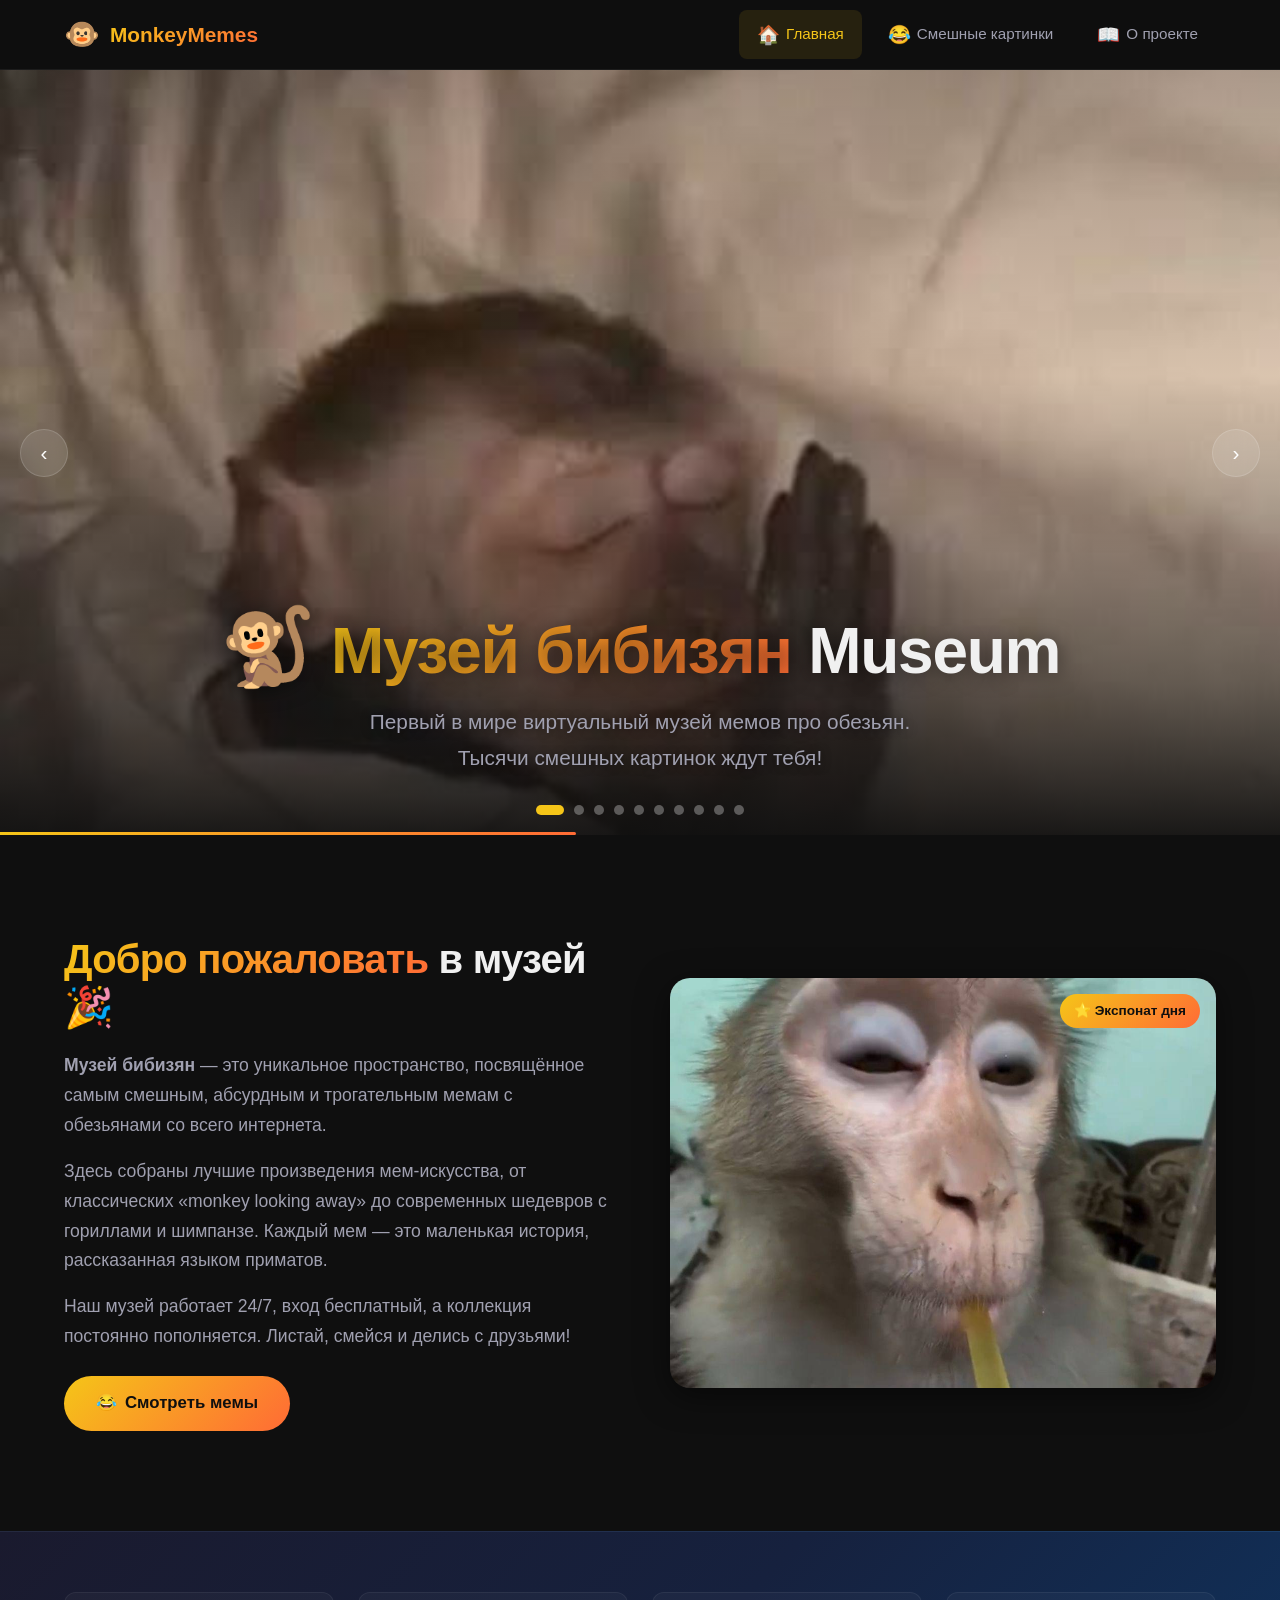
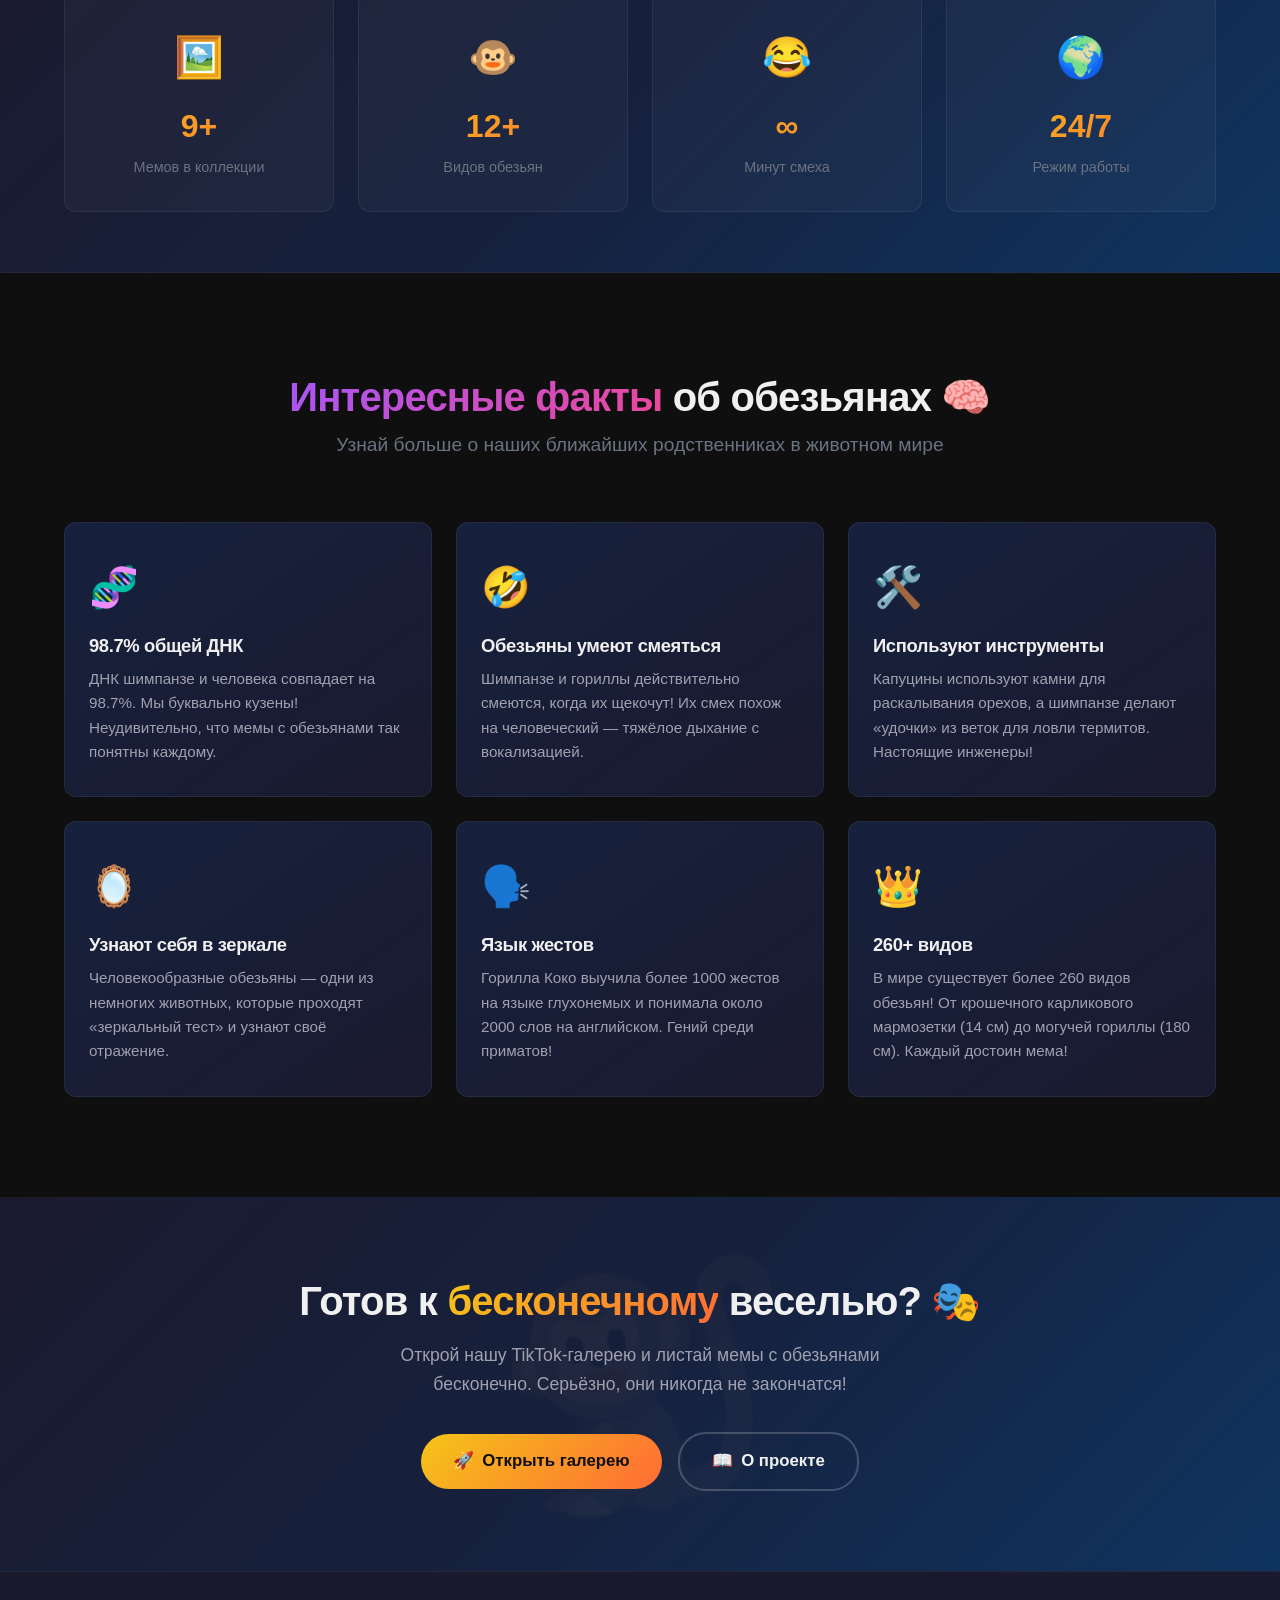
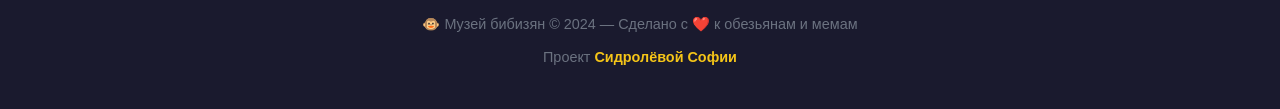
==== commit 6acb51a0: "fix" ====
--- a/index.html
+++ b/index.html
@@ -3,9 +3,9 @@
 <head>
     <meta charset="UTF-8">
     <meta name="viewport" content="width=device-width, initial-scale=1.0">
-    <meta name="description" content="Monkey Meme Museum — первый в мире виртуальный музей мемов про обезьян. Смешные картинки, интересные факты и бесконечная галерея мемов.">
+    <meta name="description" content="Музей бибизян — первый в мире виртуальный музей мемов про обезьян. Смешные картинки, интересные факты и бесконечная галерея мемов.">
     <meta name="theme-color" content="#0f0f0f">
-    <title>🐵 Monkey Meme Museum — Главная</title>
+    <title>🐵 Музей бибизян — Главная</title>
     <link rel="stylesheet" href="css/style.css">
 </head>
 <body>
@@ -17,7 +17,7 @@
     <div class="header__inner">
 
         <!-- Логотип -->
-        <a href="index.html" class="header__logo" aria-label="Monkey Meme Museum — на главную">
+        <a href="index.html" class="header__logo" aria-label="Музей бибизян — на главную">
             <span class="header__logo-emoji" aria-hidden="true">🐵</span>
             <span class="header__logo-text">MonkeyMemes</span>
         </a>
@@ -101,7 +101,7 @@
             <div class="slider__content">
                 <h1 class="slider__title">
                     <span class="emoji-title" aria-hidden="true">🐒</span>
-                    <span class="text-gradient">Monkey Meme</span> Museum
+                    <span class="text-gradient">Музей бибизян</span> Museum
                 </h1>
                 <p class="slider__description">
                     Первый в мире виртуальный музей мемов про обезьян.
@@ -138,7 +138,7 @@
                         <span class="text-gradient">Добро пожаловать</span> в музей 🎉
                     </h2>
                     <p>
-                        <strong>Monkey Meme Museum</strong> — это уникальное пространство,
+                        <strong>Музей бибизян</strong> — это уникальное пространство,
                         посвящённое самым смешным, абсурдным и трогательным мемам с обезьянами
                         со всего интернета.
                     </p>
@@ -317,7 +317,7 @@
     <div class="container">
         <p class="footer__text">
             <span aria-hidden="true">🐵</span>
-            Monkey Meme Museum © 2024 — Сделано с
+            Музей бибизян © 2024 — Сделано с
             <span class="footer__heart" aria-label="любовью">❤️</span>
             к обезьянам и мемам
         </p>
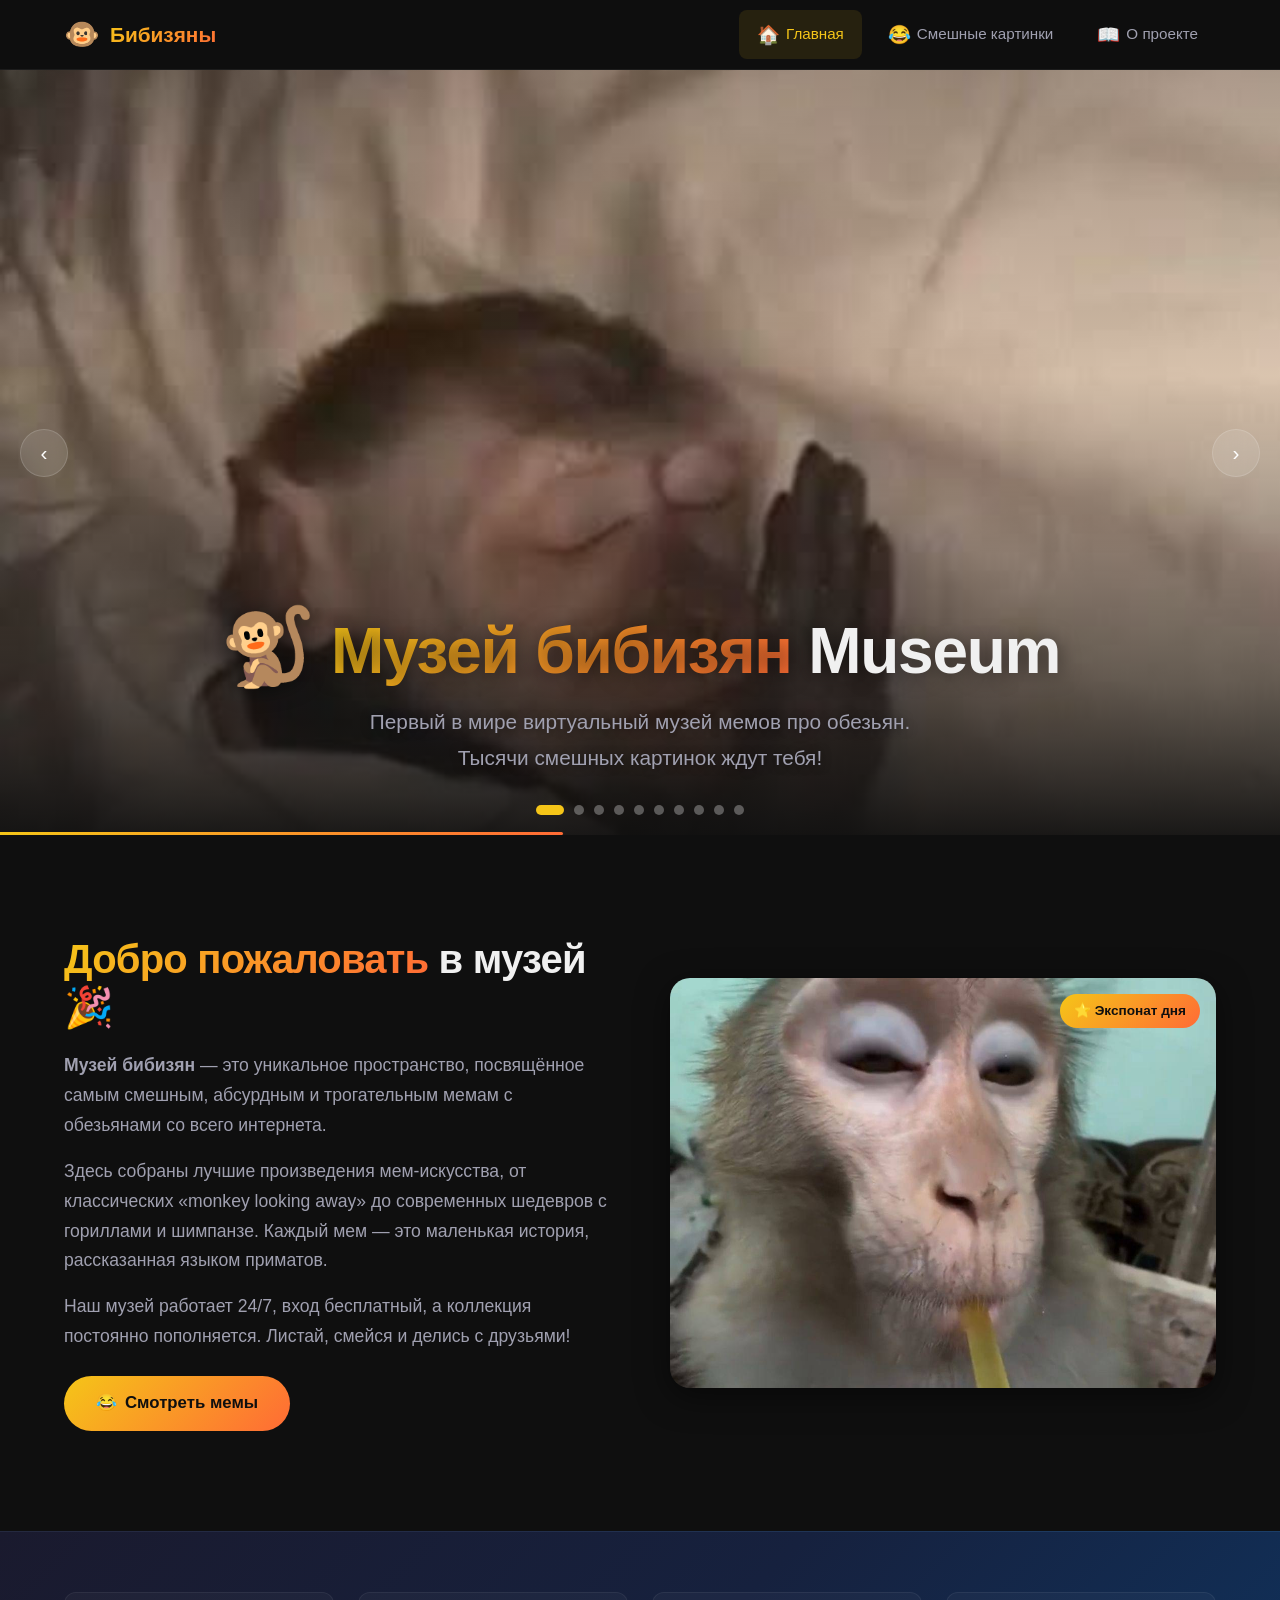
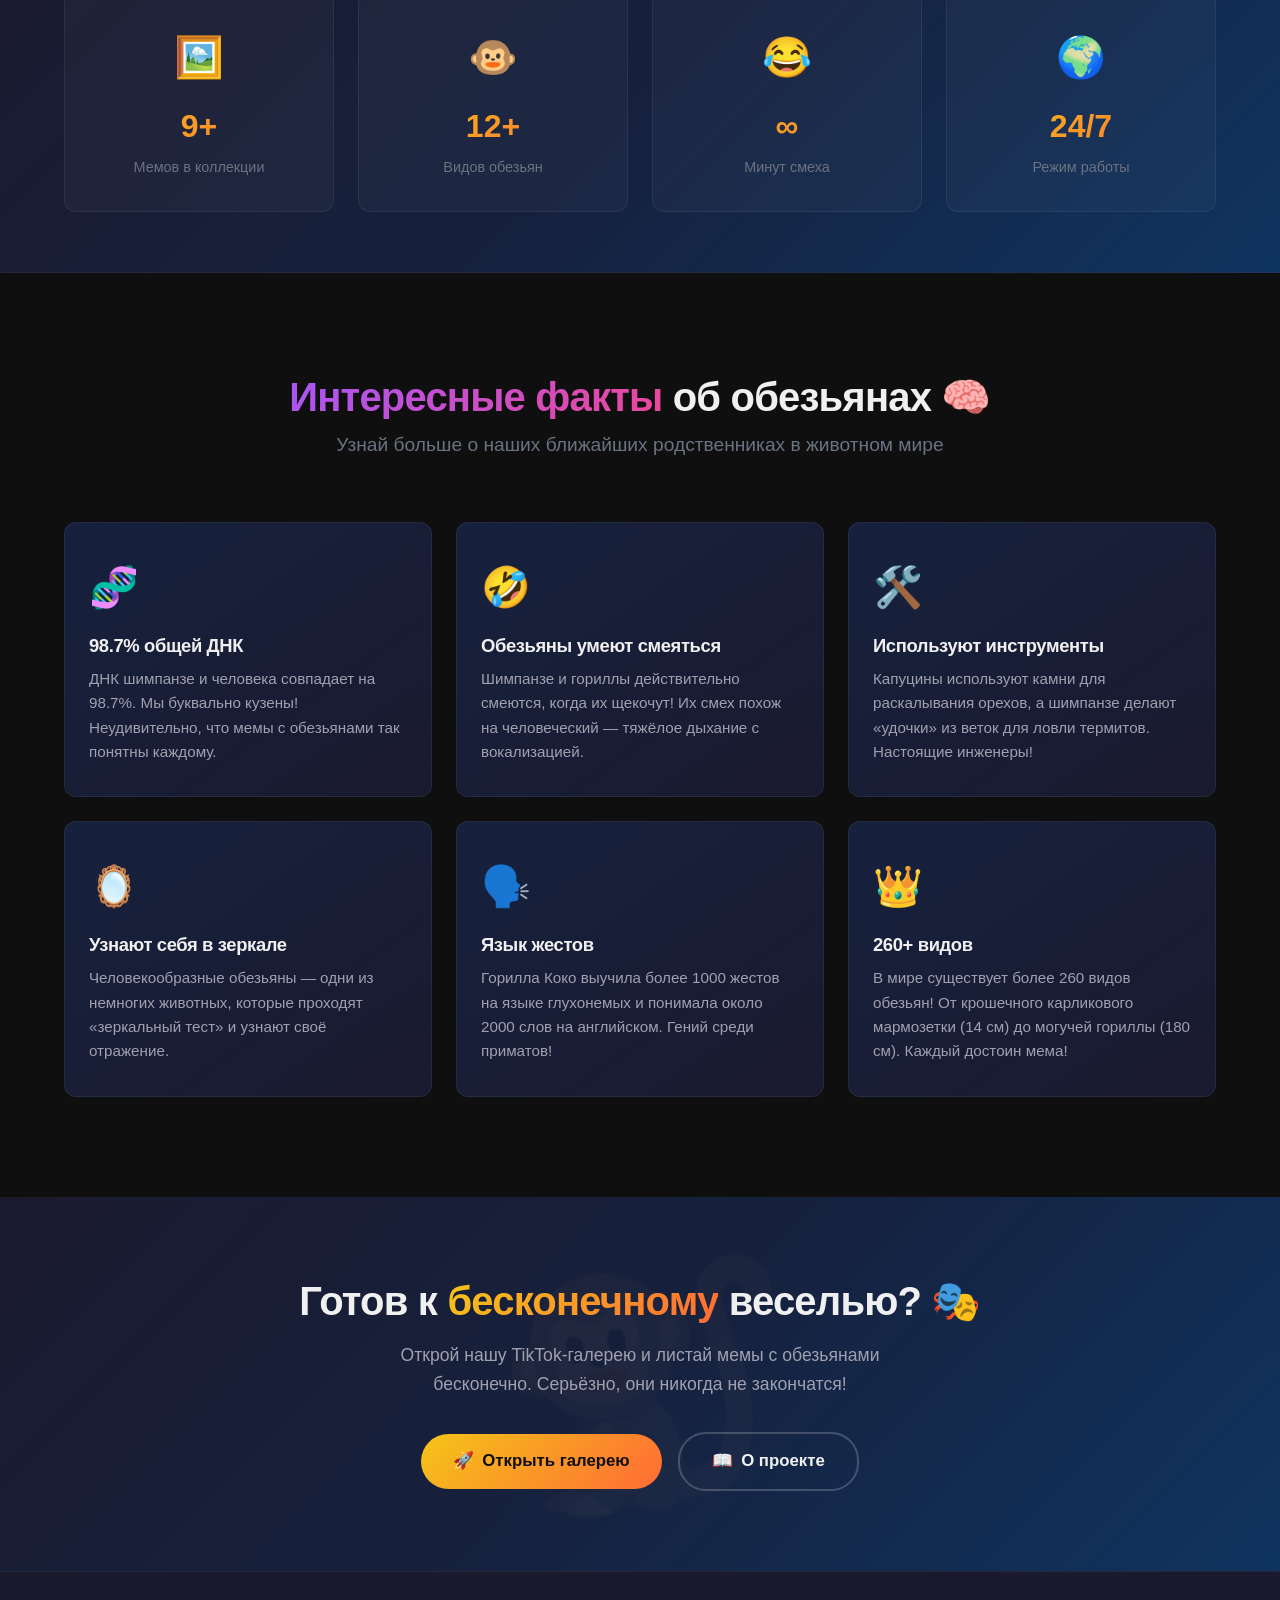
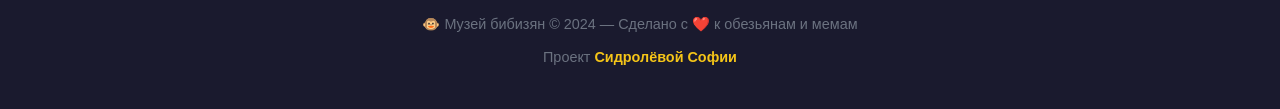
==== commit ca546f3a: "fix" ====
--- a/index.html
+++ b/index.html
@@ -19,7 +19,7 @@
         <!-- Логотип -->
         <a href="index.html" class="header__logo" aria-label="Музей бибизян — на главную">
             <span class="header__logo-emoji" aria-hidden="true">🐵</span>
-            <span class="header__logo-text">MonkeyMemes</span>
+            <span class="header__logo-text">Бибизяны</span>
         </a>
 
         <!-- Десктоп навигация -->
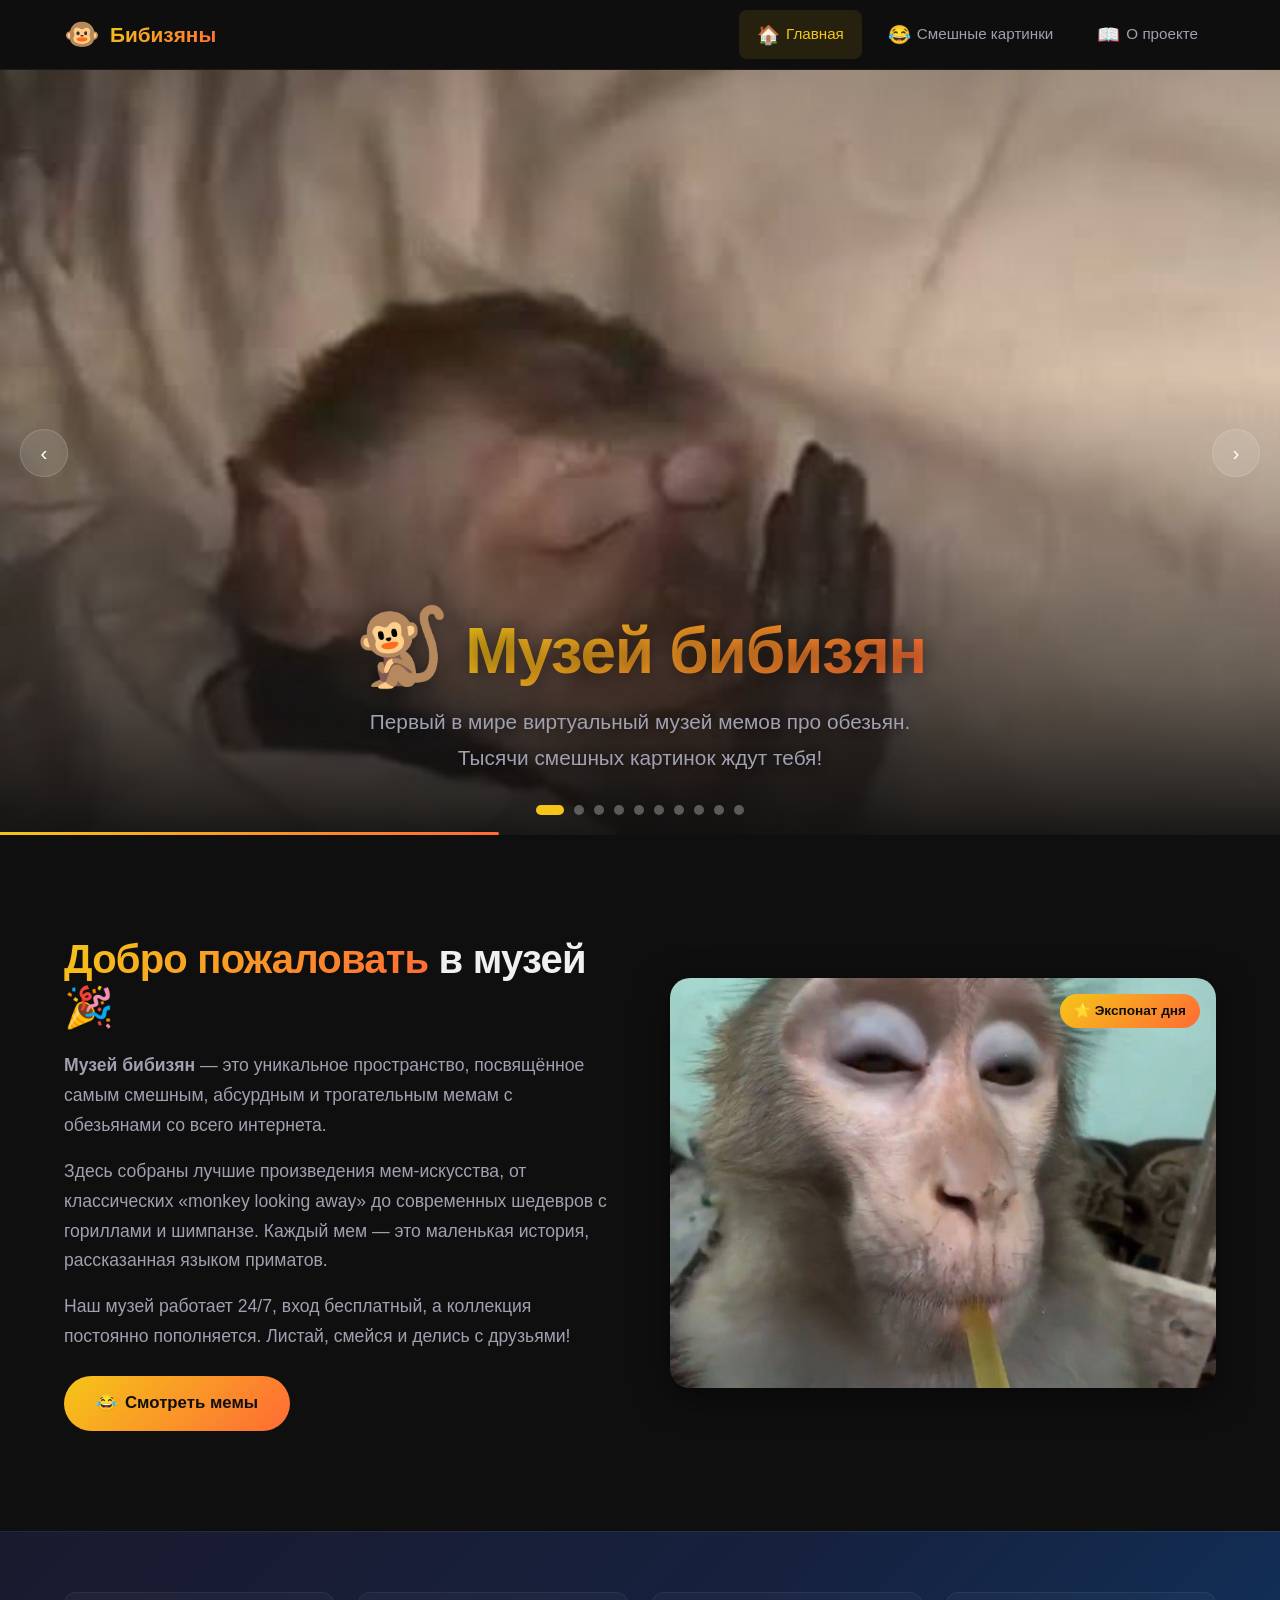
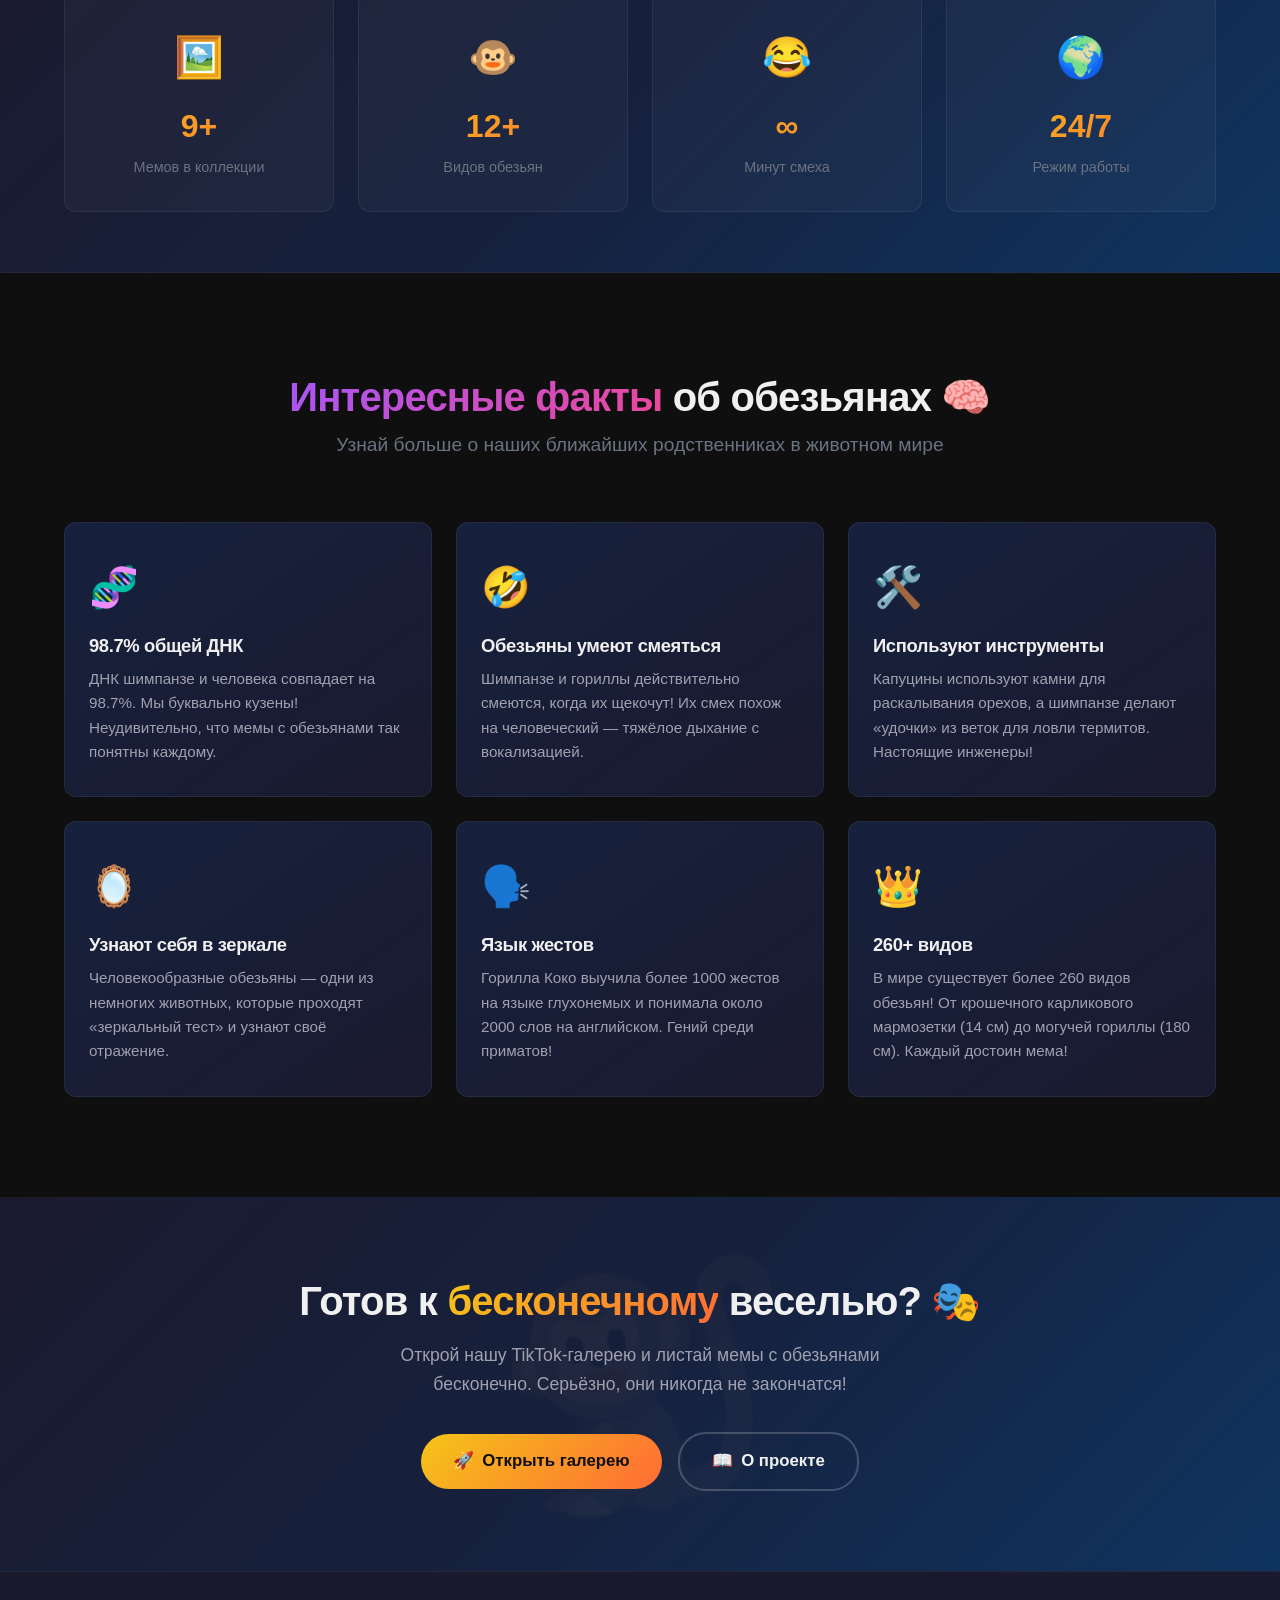
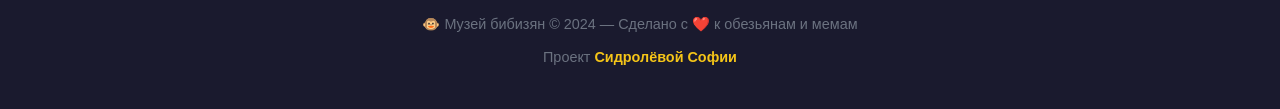
==== commit 9c5cf7e4: "fix" ====
--- a/index.html
+++ b/index.html
@@ -101,7 +101,7 @@
             <div class="slider__content">
                 <h1 class="slider__title">
                     <span class="emoji-title" aria-hidden="true">🐒</span>
-                    <span class="text-gradient">Музей бибизян</span> Museum
+                    <span class="text-gradient">Музей бибизян</span>
                 </h1>
                 <p class="slider__description">
                     Первый в мире виртуальный музей мемов про обезьян.
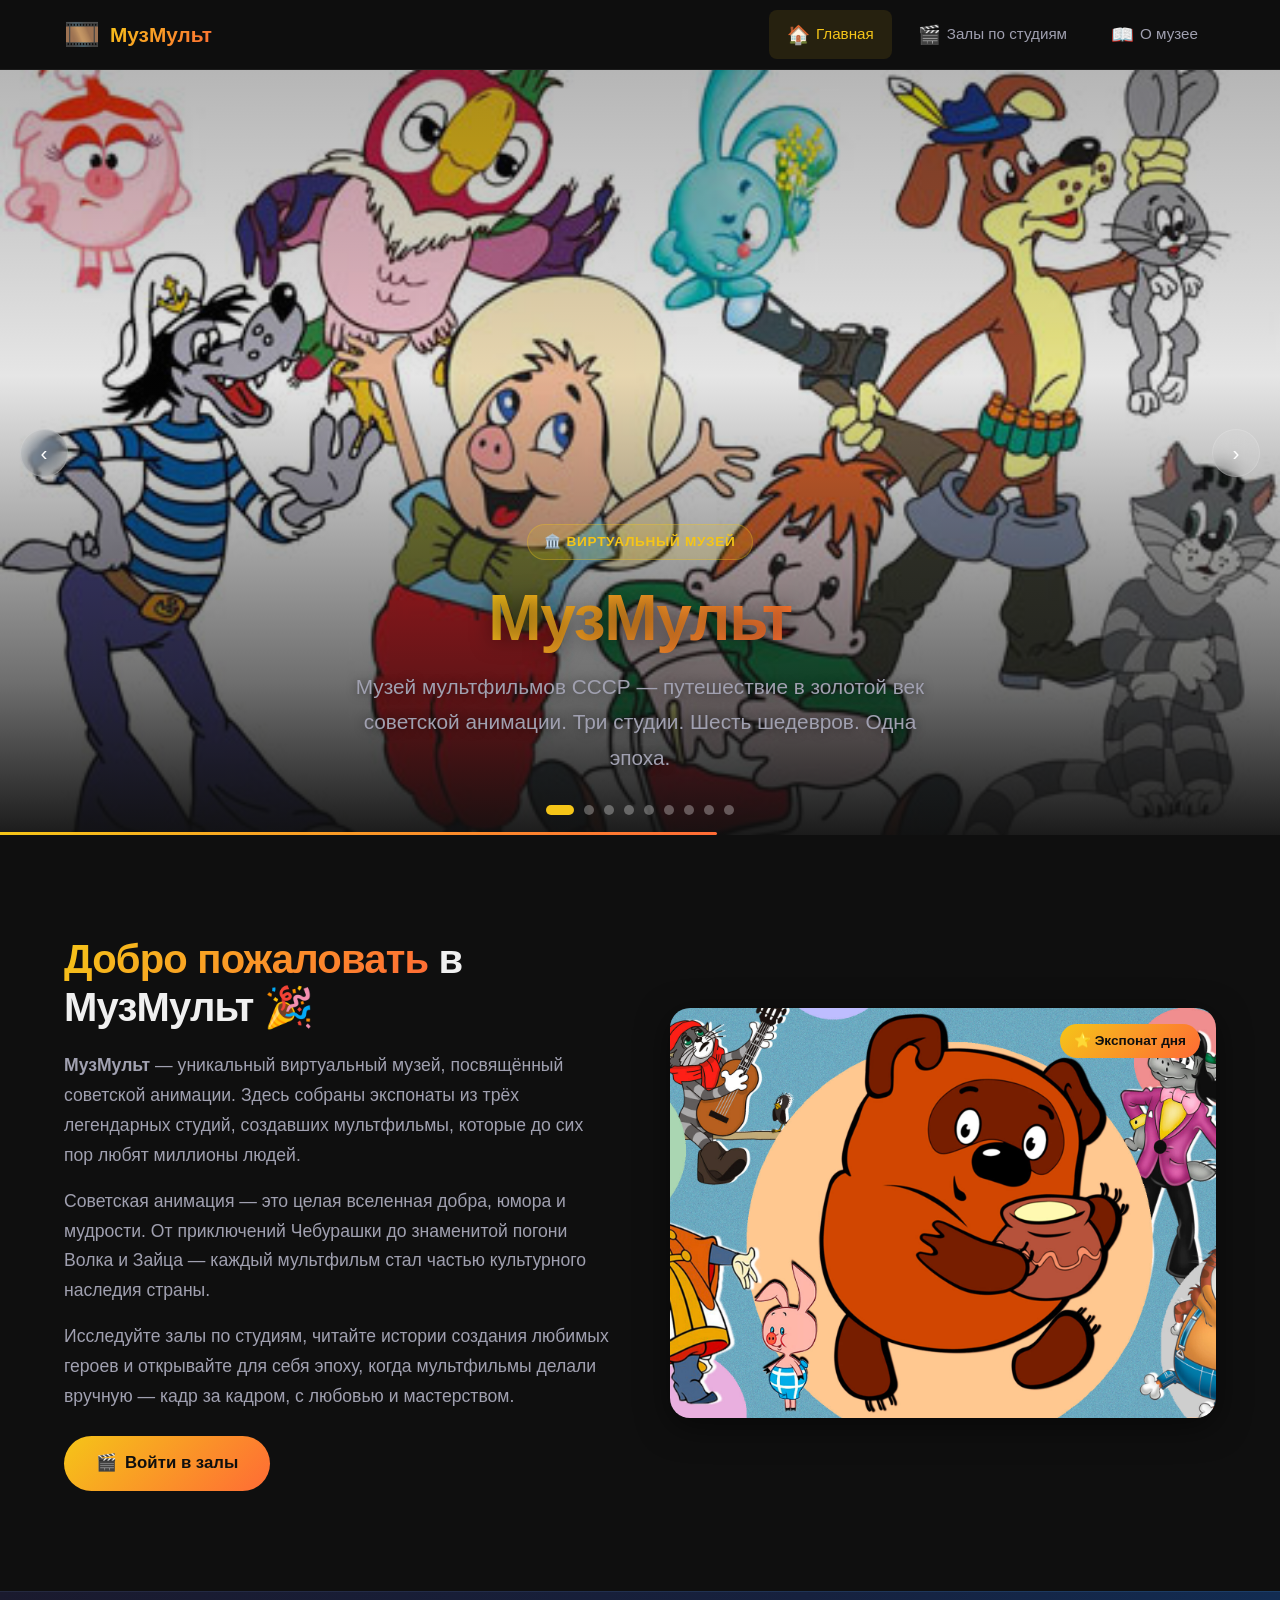
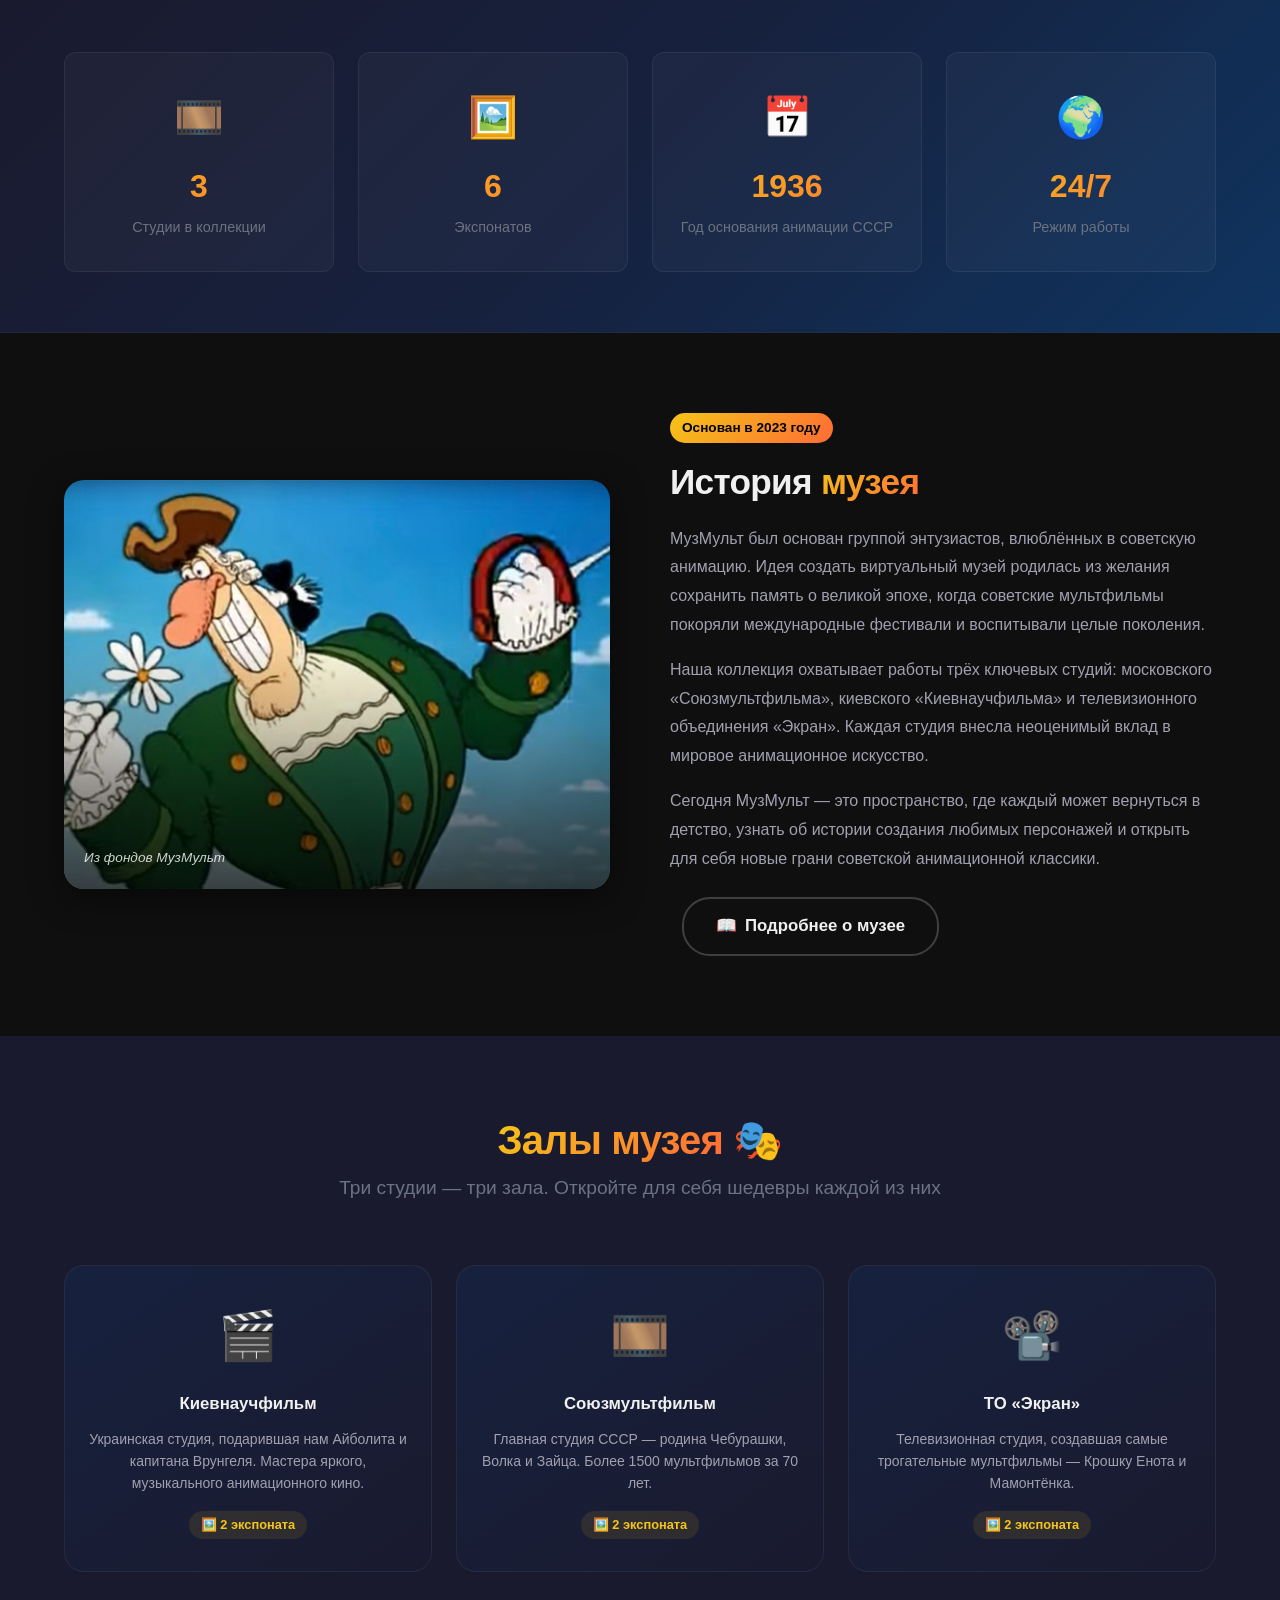
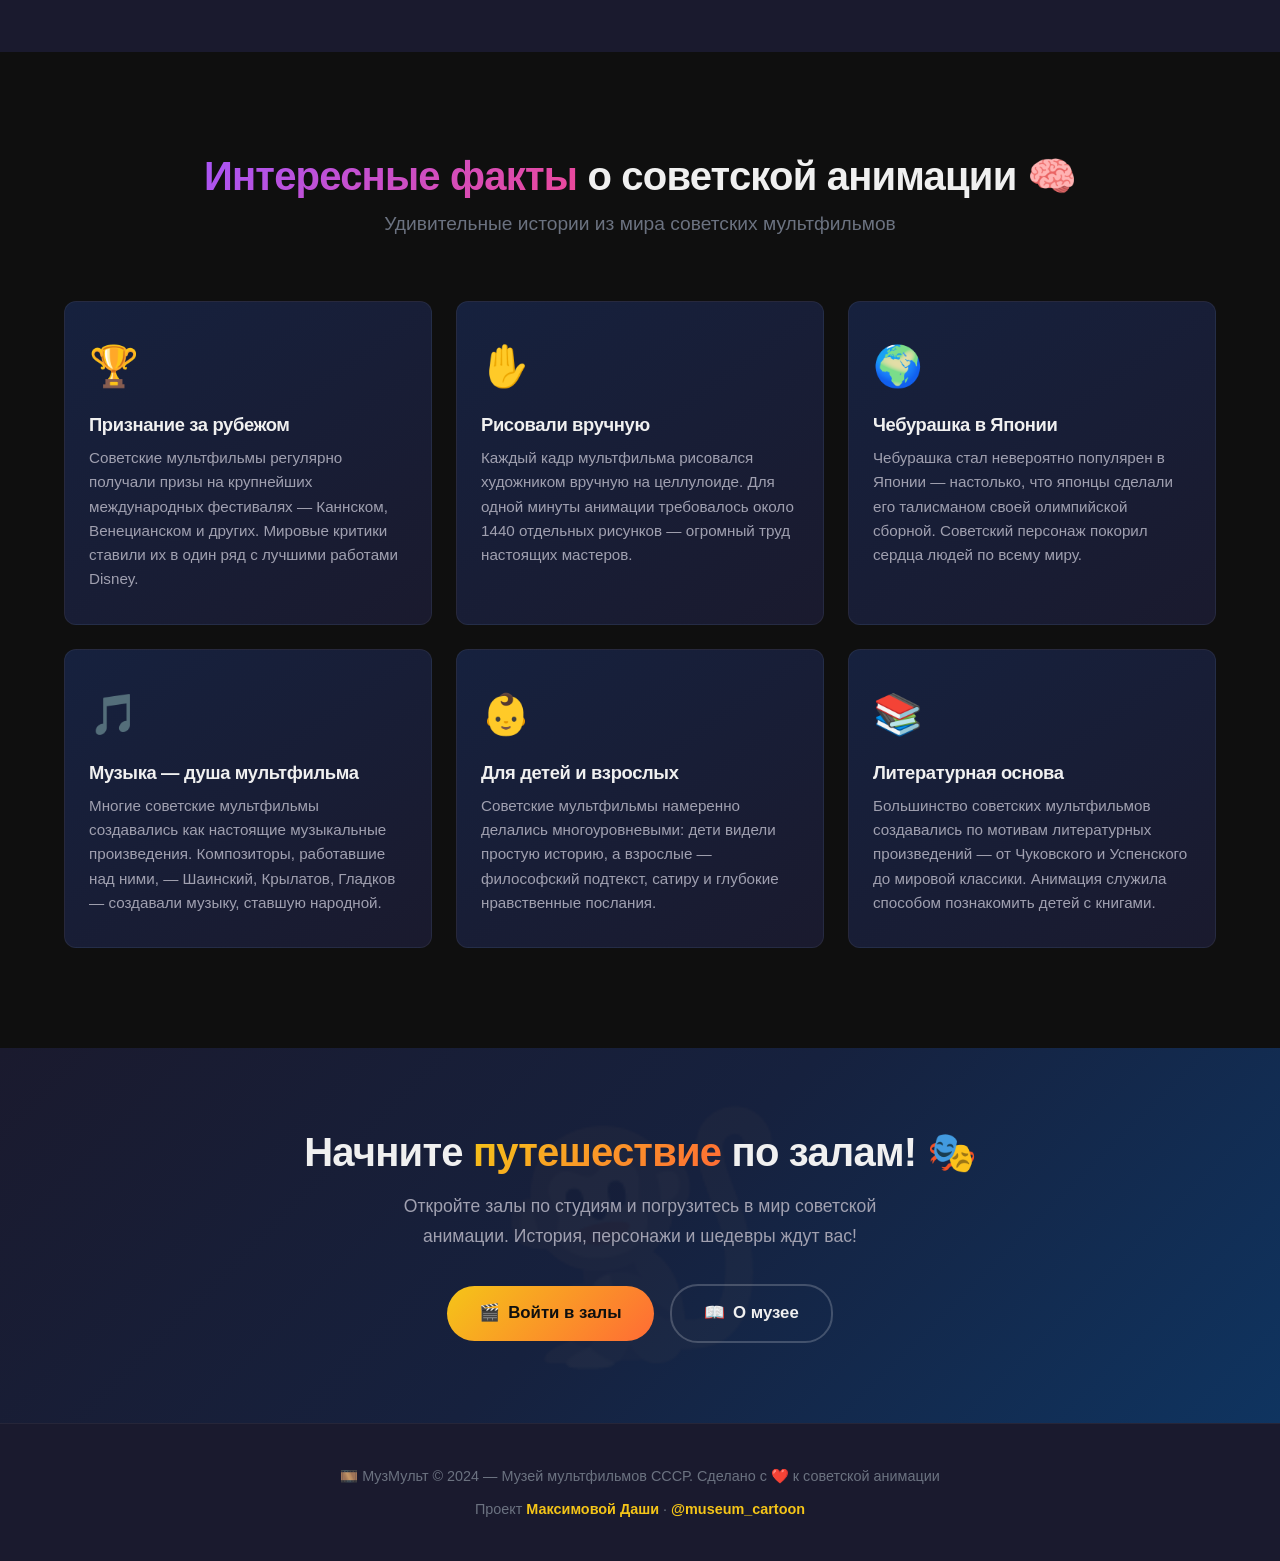
==== commit dc4316f3: "fix" ====
--- a/index.html
+++ b/index.html
@@ -3,10 +3,188 @@
 <head>
     <meta charset="UTF-8">
     <meta name="viewport" content="width=device-width, initial-scale=1.0">
-    <meta name="description" content="Музей бибизян — первый в мире виртуальный музей мемов про обезьян. Смешные картинки, интересные факты и бесконечная галерея мемов.">
+    <meta name="description" content="МузМульт — виртуальный музей мультфильмов СССР. Исследуйте золотой век советской анимации: Союзмультфильм, Киевнаучфильм, ТО «Экран».">
     <meta name="theme-color" content="#0f0f0f">
-    <title>🐵 Музей бибизян — Главная</title>
+    <title>МузМульт — Музей мультфильмов СССР</title>
     <link rel="stylesheet" href="css/style.css">
+    <style>
+        .text-gradient-film {
+            background: linear-gradient(135deg, #f5c518, #ff6b35);
+            -webkit-background-clip: text;
+            -webkit-text-fill-color: transparent;
+            background-clip: text;
+        }
+
+        /* Hero badge */
+        .hero-badge {
+            display: inline-flex;
+            align-items: center;
+            gap: 8px;
+            background: rgba(245, 197, 24, 0.15);
+            border: 1px solid rgba(245, 197, 24, 0.3);
+            border-radius: 100px;
+            padding: 6px 16px;
+            font-size: 0.85rem;
+            color: var(--color-accent-yellow);
+            font-weight: 600;
+            letter-spacing: 0.05em;
+            text-transform: uppercase;
+            margin-bottom: 20px;
+        }
+
+        /* History section */
+        .history {
+            padding: 80px 0;
+            background: var(--color-bg-primary);
+        }
+
+        .history__grid {
+            display: grid;
+            grid-template-columns: 1fr 1fr;
+            gap: 60px;
+            align-items: center;
+        }
+
+        .history__image-wrap {
+            position: relative;
+            border-radius: var(--border-radius-lg);
+            overflow: hidden;
+            aspect-ratio: 4/3;
+            box-shadow: var(--shadow-lg);
+        }
+
+        .history__image-wrap img {
+            width: 100%;
+            height: 100%;
+            object-fit: cover;
+            transition: transform 0.5s ease;
+        }
+
+        .history__image-wrap:hover img {
+            transform: scale(1.04);
+        }
+
+        .history__image-overlay {
+            position: absolute;
+            inset: 0;
+            background: linear-gradient(to top, rgba(0,0,0,0.6) 0%, transparent 60%);
+        }
+
+        .history__image-caption {
+            position: absolute;
+            bottom: 20px;
+            left: 20px;
+            font-size: 0.85rem;
+            color: rgba(255,255,255,0.8);
+            font-style: italic;
+        }
+
+        .history__text h2 {
+            font-size: clamp(1.6rem, 3vw, 2.2rem);
+            line-height: 1.3;
+            margin-bottom: 20px;
+        }
+
+        .history__text p {
+            color: var(--color-text-secondary);
+            line-height: 1.8;
+            margin-bottom: 16px;
+            font-size: 1rem;
+        }
+
+        .history__year-badge {
+            display: inline-block;
+            background: var(--gradient-accent);
+            color: #000;
+            font-weight: 700;
+            font-size: 0.85rem;
+            padding: 4px 12px;
+            border-radius: 100px;
+            margin-bottom: 16px;
+        }
+
+        /* Studios preview */
+        .studios-preview {
+            padding: 80px 0;
+            background: var(--color-bg-secondary);
+        }
+
+        .studios-preview__grid {
+            display: grid;
+            grid-template-columns: repeat(3, 1fr);
+            gap: 24px;
+            margin-top: 48px;
+        }
+
+        .studio-card {
+            background: var(--gradient-card);
+            border: 1px solid rgba(255,255,255,0.06);
+            border-radius: var(--border-radius-lg);
+            padding: 32px 24px;
+            text-align: center;
+            transition: transform var(--transition-spring), box-shadow var(--transition-normal), border-color var(--transition-normal);
+            cursor: pointer;
+            text-decoration: none;
+            color: inherit;
+            display: block;
+        }
+
+        .studio-card:hover {
+            transform: translateY(-6px);
+            box-shadow: var(--shadow-glow-yellow);
+            border-color: rgba(245, 197, 24, 0.3);
+        }
+
+        .studio-card__emoji {
+            font-size: 3rem;
+            display: block;
+            margin-bottom: 16px;
+        }
+
+        .studio-card__name {
+            font-size: 1.05rem;
+            font-weight: 700;
+            margin-bottom: 10px;
+            color: var(--color-text-primary);
+        }
+
+        .studio-card__desc {
+            font-size: 0.875rem;
+            color: var(--color-text-secondary);
+            line-height: 1.6;
+        }
+
+        .studio-card__count {
+            display: inline-flex;
+            align-items: center;
+            gap: 6px;
+            margin-top: 16px;
+            font-size: 0.8rem;
+            font-weight: 600;
+            color: var(--color-accent-yellow);
+            background: rgba(245, 197, 24, 0.1);
+            padding: 4px 12px;
+            border-radius: 100px;
+        }
+
+        @media (max-width: 900px) {
+            .history__grid {
+                grid-template-columns: 1fr;
+                gap: 40px;
+            }
+
+            .studios-preview__grid {
+                grid-template-columns: 1fr;
+                gap: 16px;
+            }
+        }
+
+        @media (max-width: 600px) {
+            .studios-preview__grid {
+                grid-template-columns: 1fr;
+            }
+        }
+    </style>
 </head>
 <body>
 
@@ -16,13 +194,11 @@
 <header class="header" role="banner">
     <div class="header__inner">
 
-        <!-- Логотип -->
-        <a href="index.html" class="header__logo" aria-label="Музей бибизян — на главную">
-            <span class="header__logo-emoji" aria-hidden="true">🐵</span>
-            <span class="header__logo-text">Бибизяны</span>
+        <a href="index.html" class="header__logo" aria-label="МузМульт — на главную">
+            <span class="header__logo-emoji" aria-hidden="true">🎞️</span>
+            <span class="header__logo-text">МузМульт</span>
         </a>
 
-        <!-- Десктоп навигация -->
         <nav class="nav" role="navigation" aria-label="Основная навигация">
             <ul class="nav__list">
                 <li>
@@ -33,20 +209,19 @@
                 </li>
                 <li>
                     <a href="gallery.html" class="nav__link">
-                        <span class="nav__link-emoji" aria-hidden="true">😂</span>
-                        Смешные картинки
+                        <span class="nav__link-emoji" aria-hidden="true">🎬</span>
+                        Залы по студиям
                     </a>
                 </li>
                 <li>
                     <a href="about.html" class="nav__link">
                         <span class="nav__link-emoji" aria-hidden="true">📖</span>
-                        О проекте
+                        О музее
                     </a>
                 </li>
             </ul>
         </nav>
 
-        <!-- Бургер кнопка (мобильная) -->
         <button class="burger" aria-label="Открыть меню" aria-expanded="false" aria-controls="mobile-nav">
             <span class="burger__line"></span>
             <span class="burger__line"></span>
@@ -67,14 +242,14 @@
             </li>
             <li>
                 <a href="gallery.html" class="mobile-nav__link">
-                    <span class="mobile-nav__link-emoji" aria-hidden="true">😂</span>
-                    Смешные картинки
+                    <span class="mobile-nav__link-emoji" aria-hidden="true">🎬</span>
+                    Залы по студиям
                 </a>
             </li>
             <li>
                 <a href="about.html" class="mobile-nav__link">
                     <span class="mobile-nav__link-emoji" aria-hidden="true">📖</span>
-                    О проекте
+                    О музее
                 </a>
             </li>
         </ul>
@@ -87,42 +262,24 @@
 <main class="page-wrapper">
 
     <!-- ========== HERO SLIDER ========== -->
-    <section class="hero" aria-label="Слайдер с мемами">
+    <section class="hero" aria-label="Слайдер">
         <div class="slider">
-
-            <!-- Слайды создаются динамически через JS -->
             <div class="slider__track" role="tablist" aria-label="Слайды">
             </div>
-
-            <!-- Оверлей -->
             <div class="slider__overlay" aria-hidden="true"></div>
-
-            <!-- Контент поверх слайдера -->
             <div class="slider__content">
+                <div class="hero-badge" aria-hidden="true">🏛️ Виртуальный музей</div>
                 <h1 class="slider__title">
-                    <span class="emoji-title" aria-hidden="true">🐒</span>
-                    <span class="text-gradient">Музей бибизян</span>
+                    <span class="text-gradient">МузМульт</span>
                 </h1>
                 <p class="slider__description">
-                    Первый в мире виртуальный музей мемов про обезьян.
-                    Тысячи смешных картинок ждут тебя!
+                    Музей мультфильмов СССР — путешествие в золотой век советской анимации.
+                    Три студии. Шесть шедевров. Одна эпоха.
                 </p>
             </div>
-
-            <!-- Стрелки навигации -->
-            <button class="slider__arrow slider__arrow--prev" aria-label="Предыдущий слайд">
-                ‹
-            </button>
-            <button class="slider__arrow slider__arrow--next" aria-label="Следующий слайд">
-                ›
-            </button>
-
-            <!-- Точки навигации -->
-            <div class="slider__dots" role="tablist" aria-label="Навигация по слайдам">
-                <!-- Создаются динамически через JS -->
-            </div>
-
-            <!-- Прогресс-бар -->
+            <button class="slider__arrow slider__arrow--prev" aria-label="Предыдущий слайд">‹</button>
+            <button class="slider__arrow slider__arrow--next" aria-label="Следующий слайд">›</button>
+            <div class="slider__dots" role="tablist" aria-label="Навигация по слайдам"></div>
             <div class="slider__progress" role="progressbar" aria-label="Прогресс слайда"></div>
         </div>
     </section>
@@ -131,37 +288,34 @@
     <section class="intro" aria-labelledby="intro-heading">
         <div class="container">
             <div class="intro__grid">
-
-                <!-- Текстовый блок -->
                 <div class="intro__text animate-on-scroll">
                     <h2 id="intro-heading">
-                        <span class="text-gradient">Добро пожаловать</span> в музей 🎉
+                        <span class="text-gradient">Добро пожаловать</span> в МузМульт 🎉
                     </h2>
                     <p>
-                        <strong>Музей бибизян</strong> — это уникальное пространство,
-                        посвящённое самым смешным, абсурдным и трогательным мемам с обезьянами
-                        со всего интернета.
+                        <strong>МузМульт</strong> — уникальный виртуальный музей, посвящённый
+                        советской анимации. Здесь собраны экспонаты из трёх легендарных студий,
+                        создавших мультфильмы, которые до сих пор любят миллионы людей.
                     </p>
                     <p>
-                        Здесь собраны лучшие произведения мем-искусства, от классических
-                        «monkey looking away» до современных шедевров с гориллами и шимпанзе.
-                        Каждый мем — это маленькая история, рассказанная языком приматов.
+                        Советская анимация — это целая вселенная добра, юмора и мудрости.
+                        От приключений Чебурашки до знаменитой погони Волка и Зайца —
+                        каждый мультфильм стал частью культурного наследия страны.
                     </p>
                     <p>
-                        Наш музей работает 24/7, вход бесплатный, а коллекция постоянно
-                        пополняется. Листай, смейся и делись с друзьями!
+                        Исследуйте залы по студиям, читайте истории создания любимых героев
+                        и открывайте для себя эпоху, когда мультфильмы делали вручную —
+                        кадр за кадром, с любовью и мастерством.
                     </p>
                     <div class="mt-3">
                         <a href="gallery.html" class="btn btn--primary">
-                            <span aria-hidden="true">😂</span>
-                            Смотреть мемы
+                            <span aria-hidden="true">🎬</span>
+                            Войти в залы
                         </a>
                     </div>
                 </div>
-
-                <!-- Изображение -->
                 <div class="intro__image-wrapper animate-on-scroll" id="intro-image">
-                    <img src="" alt="Мем с обезьяной — экспонат музея" id="intro-img">
+                    <img src="" alt="Экспонат музея советской анимации" id="intro-img">
                     <span class="intro__badge" aria-hidden="true">⭐ Экспонат дня</span>
                 </div>
             </div>
@@ -173,25 +327,21 @@
         <div class="container">
             <h2 id="stats-heading" class="sr-only">Статистика музея</h2>
             <div class="stats__grid">
-
+                <div class="stat-card animate-on-scroll">
+                    <span class="stat-card__emoji" aria-hidden="true">🎞️</span>
+                    <div class="stat-card__number">3</div>
+                    <div class="stat-card__label">Студии в коллекции</div>
+                </div>
                 <div class="stat-card animate-on-scroll">
                     <span class="stat-card__emoji" aria-hidden="true">🖼️</span>
-                    <div class="stat-card__number" id="stat-memes">0</div>
-                    <div class="stat-card__label">Мемов в коллекции</div>
-                </div>
-
+                    <div class="stat-card__number">6</div>
+                    <div class="stat-card__label">Экспонатов</div>
+                </div>
                 <div class="stat-card animate-on-scroll">
-                    <span class="stat-card__emoji" aria-hidden="true">🐵</span>
-                    <div class="stat-card__number">12+</div>
-                    <div class="stat-card__label">Видов обезьян</div>
-                </div>
-
-                <div class="stat-card animate-on-scroll">
-                    <span class="stat-card__emoji" aria-hidden="true">😂</span>
-                    <div class="stat-card__number">∞</div>
-                    <div class="stat-card__label">Минут смеха</div>
-                </div>
-
+                    <span class="stat-card__emoji" aria-hidden="true">📅</span>
+                    <div class="stat-card__number">1936</div>
+                    <div class="stat-card__label">Год основания анимации СССР</div>
+                </div>
                 <div class="stat-card animate-on-scroll">
                     <span class="stat-card__emoji" aria-hidden="true">🌍</span>
                     <div class="stat-card__number">24/7</div>
@@ -201,79 +351,156 @@
         </div>
     </section>
 
-    <!-- ========== FUN FACTS SECTION ========== -->
+    <!-- ========== HISTORY SECTION ========== -->
+    <section class="history" aria-labelledby="history-heading">
+        <div class="container">
+            <div class="history__grid">
+                <div class="history__image-wrap animate-on-scroll">
+                    <img src="memes/2.jpg" alt="Советская анимация — кадры из мультфильмов" loading="lazy">
+                    <div class="history__image-overlay"></div>
+                    <p class="history__image-caption">Из фондов МузМульт</p>
+                </div>
+                <div class="history__text animate-on-scroll">
+                    <span class="history__year-badge">Основан в 2023 году</span>
+                    <h2 id="history-heading">
+                        История <span class="text-gradient-film">музея</span>
+                    </h2>
+                    <p>
+                        МузМульт был основан группой энтузиастов, влюблённых в советскую анимацию.
+                        Идея создать виртуальный музей родилась из желания сохранить память
+                        о великой эпохе, когда советские мультфильмы покоряли международные фестивали
+                        и воспитывали целые поколения.
+                    </p>
+                    <p>
+                        Наша коллекция охватывает работы трёх ключевых студий: московского
+                        «Союзмультфильма», киевского «Киевнаучфильма» и телевизионного объединения «Экран».
+                        Каждая студия внесла неоценимый вклад в мировое анимационное искусство.
+                    </p>
+                    <p>
+                        Сегодня МузМульт — это пространство, где каждый может вернуться в детство,
+                        узнать об истории создания любимых персонажей и открыть для себя новые
+                        грани советской анимационной классики.
+                    </p>
+                    <div class="mt-3">
+                        <a href="about.html" class="btn btn--outline">
+                            <span aria-hidden="true">📖</span>
+                            Подробнее о музее
+                        </a>
+                    </div>
+                </div>
+            </div>
+        </div>
+    </section>
+
+    <!-- ========== STUDIOS PREVIEW ========== -->
+    <section class="studios-preview" aria-labelledby="studios-heading">
+        <div class="container">
+            <div class="facts__header animate-on-scroll">
+                <h2 id="studios-heading">
+                    <span class="text-gradient">Залы музея</span>
+                    <span aria-hidden="true"> 🎭</span>
+                </h2>
+                <p class="section-subtitle">
+                    Три студии — три зала. Откройте для себя шедевры каждой из них
+                </p>
+            </div>
+            <div class="studios-preview__grid">
+                <a href="gallery.html?studio=kievnauchfilm" class="studio-card animate-on-scroll">
+                    <span class="studio-card__emoji" aria-hidden="true">🎬</span>
+                    <div class="studio-card__name">Киевнаучфильм</div>
+                    <div class="studio-card__desc">
+                        Украинская студия, подарившая нам Айболита и капитана Врунгеля.
+                        Мастера яркого, музыкального анимационного кино.
+                    </div>
+                    <span class="studio-card__count">🖼️ 2 экспоната</span>
+                </a>
+                <a href="gallery.html?studio=soyuzmultfilm" class="studio-card animate-on-scroll">
+                    <span class="studio-card__emoji" aria-hidden="true">🎞️</span>
+                    <div class="studio-card__name">Союзмультфильм</div>
+                    <div class="studio-card__desc">
+                        Главная студия СССР — родина Чебурашки, Волка и Зайца.
+                        Более 1500 мультфильмов за 70 лет.
+                    </div>
+                    <span class="studio-card__count">🖼️ 2 экспоната</span>
+                </a>
+                <a href="gallery.html?studio=ekran" class="studio-card animate-on-scroll">
+                    <span class="studio-card__emoji" aria-hidden="true">📽️</span>
+                    <div class="studio-card__name">ТО «Экран»</div>
+                    <div class="studio-card__desc">
+                        Телевизионная студия, создавшая самые трогательные мультфильмы —
+                        Крошку Енота и Мамонтёнка.
+                    </div>
+                    <span class="studio-card__count">🖼️ 2 экспоната</span>
+                </a>
+            </div>
+        </div>
+    </section>
+
+    <!-- ========== FACTS SECTION ========== -->
     <section class="facts" aria-labelledby="facts-heading">
         <div class="container">
-
             <div class="facts__header animate-on-scroll">
                 <h2 id="facts-heading">
-                    <span class="text-gradient-fun">Интересные факты</span> об обезьянах
+                    <span class="text-gradient-fun">Интересные факты</span> о советской анимации
                     <span aria-hidden="true">🧠</span>
                 </h2>
                 <p class="section-subtitle">
-                    Узнай больше о наших ближайших родственниках в животном мире
+                    Удивительные истории из мира советских мультфильмов
                 </p>
             </div>
-
             <div class="facts__grid">
-
                 <article class="fact-card animate-on-scroll">
-                    <span class="fact-card__emoji" aria-hidden="true">🧬</span>
-                    <h3 class="fact-card__title">98.7% общей ДНК</h3>
+                    <span class="fact-card__emoji" aria-hidden="true">🏆</span>
+                    <h3 class="fact-card__title">Признание за рубежом</h3>
                     <p class="fact-card__text">
-                        ДНК шимпанзе и человека совпадает на 98.7%. Мы буквально
-                        кузены! Неудивительно, что мемы с обезьянами так
-                        понятны каждому.
+                        Советские мультфильмы регулярно получали призы на крупнейших
+                        международных фестивалях — Каннском, Венецианском и других.
+                        Мировые критики ставили их в один ряд с лучшими работами Disney.
                     </p>
                 </article>
-
                 <article class="fact-card animate-on-scroll">
-                    <span class="fact-card__emoji" aria-hidden="true">🤣</span>
-                    <h3 class="fact-card__title">Обезьяны умеют смеяться</h3>
+                    <span class="fact-card__emoji" aria-hidden="true">✋</span>
+                    <h3 class="fact-card__title">Рисовали вручную</h3>
                     <p class="fact-card__text">
-                        Шимпанзе и гориллы действительно смеются, когда их щекочут!
-                        Их смех похож на человеческий — тяжёлое дыхание
-                        с вокализацией.
+                        Каждый кадр мультфильма рисовался художником вручную на целлулоиде.
+                        Для одной минуты анимации требовалось около 1440 отдельных рисунков —
+                        огромный труд настоящих мастеров.
                     </p>
                 </article>
-
                 <article class="fact-card animate-on-scroll">
-                    <span class="fact-card__emoji" aria-hidden="true">🛠️</span>
-                    <h3 class="fact-card__title">Используют инструменты</h3>
+                    <span class="fact-card__emoji" aria-hidden="true">🌍</span>
+                    <h3 class="fact-card__title">Чебурашка в Японии</h3>
                     <p class="fact-card__text">
-                        Капуцины используют камни для раскалывания орехов,
-                        а шимпанзе делают «удочки» из веток для ловли
-                        термитов. Настоящие инженеры!
+                        Чебурашка стал невероятно популярен в Японии — настолько, что
+                        японцы сделали его талисманом своей олимпийской сборной.
+                        Советский персонаж покорил сердца людей по всему миру.
                     </p>
                 </article>
-
                 <article class="fact-card animate-on-scroll">
-                    <span class="fact-card__emoji" aria-hidden="true">🪞</span>
-                    <h3 class="fact-card__title">Узнают себя в зеркале</h3>
+                    <span class="fact-card__emoji" aria-hidden="true">🎵</span>
+                    <h3 class="fact-card__title">Музыка — душа мультфильма</h3>
                     <p class="fact-card__text">
-                        Человекообразные обезьяны — одни из немногих животных,
-                        которые проходят «зеркальный тест» и узнают своё
-                        отражение.
+                        Многие советские мультфильмы создавались как настоящие музыкальные
+                        произведения. Композиторы, работавшие над ними, — Шаинский,
+                        Крылатов, Гладков — создавали музыку, ставшую народной.
                     </p>
                 </article>
-
                 <article class="fact-card animate-on-scroll">
-                    <span class="fact-card__emoji" aria-hidden="true">🗣️</span>
-                    <h3 class="fact-card__title">Язык жестов</h3>
+                    <span class="fact-card__emoji" aria-hidden="true">👶</span>
+                    <h3 class="fact-card__title">Для детей и взрослых</h3>
                     <p class="fact-card__text">
-                        Горилла Коко выучила более 1000 жестов на языке глухонемых
-                        и понимала около 2000 слов на английском.
-                        Гений среди приматов!
+                        Советские мультфильмы намеренно делались многоуровневыми:
+                        дети видели простую историю, а взрослые — философский подтекст,
+                        сатиру и глубокие нравственные послания.
                     </p>
                 </article>
-
                 <article class="fact-card animate-on-scroll">
-                    <span class="fact-card__emoji" aria-hidden="true">👑</span>
-                    <h3 class="fact-card__title">260+ видов</h3>
+                    <span class="fact-card__emoji" aria-hidden="true">📚</span>
+                    <h3 class="fact-card__title">Литературная основа</h3>
                     <p class="fact-card__text">
-                        В мире существует более 260 видов обезьян!
-                        От крошечного карликового мармозетки (14 см) до
-                        могучей гориллы (180 см). Каждый достоин мема!
+                        Большинство советских мультфильмов создавались по мотивам
+                        литературных произведений — от Чуковского и Успенского до мировой
+                        классики. Анимация служила способом познакомить детей с книгами.
                     </p>
                 </article>
             </div>
@@ -285,23 +512,23 @@
         <div class="container">
             <div class="animate-on-scroll">
                 <h2 id="cta-heading">
-                    Готов к
-                    <span class="text-gradient">бесконечному</span>
-                    веселью?
+                    Начните
+                    <span class="text-gradient">путешествие</span>
+                    по залам!
                     <span aria-hidden="true">🎭</span>
                 </h2>
                 <p>
-                    Открой нашу TikTok-галерею и листай мемы с обезьянами
-                    бесконечно. Серьёзно, они никогда не закончатся!
+                    Откройте залы по студиям и погрузитесь в мир советской анимации.
+                    История, персонажи и шедевры ждут вас!
                 </p>
                 <div class="btn-group">
                     <a href="gallery.html" class="btn btn--primary">
-                        <span aria-hidden="true">🚀</span>
-                        Открыть галерею
+                        <span aria-hidden="true">🎬</span>
+                        Войти в залы
                     </a>
                     <a href="about.html" class="btn btn--outline">
                         <span aria-hidden="true">📖</span>
-                        О проекте
+                        О музее
                     </a>
                 </div>
             </div>
@@ -316,14 +543,14 @@
 <footer class="footer" role="contentinfo">
     <div class="container">
         <p class="footer__text">
-            <span aria-hidden="true">🐵</span>
-            Музей бибизян © 2024 — Сделано с
+            <span aria-hidden="true">🎞️</span>
+            МузМульт © 2024 — Музей мультфильмов СССР. Сделано с
             <span class="footer__heart" aria-label="любовью">❤️</span>
-            к обезьянам и мемам
+            к советской анимации
         </p>
         <p class="footer__text mt-1">
-            Проект
-            <a href="about.html" class="footer__link">Сидролёвой Софии</a>
+            Проект <a href="about.html" class="footer__link">Максимовой Даши</a>
+            · <a href="https://t.me/museum_cartoon" class="footer__link" target="_blank" rel="noopener">@museum_cartoon</a>
         </p>
     </div>
 </footer>
@@ -333,67 +560,30 @@
      ============================================ -->
 <script src="js/images.js"></script>
 <script src="js/common.js"></script>
+<!-- Переопределяем getAllImagePaths для слайдера — только 3 фото для главной -->
+<script>
+    (function() {
+        var _orig = getAllImagePaths;
+        window.getAllImagePaths = function() {
+            return getSliderImagePaths();
+        };
+        // Восстанавливаем оригинал после инициализации слайдера
+        document.addEventListener('DOMContentLoaded', function() {
+            window.getAllImagePaths = _orig;
+        });
+    })();
+</script>
 <script src="js/slider.js"></script>
 
-<!-- Инлайн-скрипт для динамического контента -->
 <script>
     (function () {
         'use strict';
-
-        // Устанавливаем картинку в intro секцию
         var introImg = document.getElementById('intro-img');
         if (introImg) {
-            var paths = getAllImagePaths();
-            if (paths.length > 0) {
-                // Берём вторую картинку (первая уже в слайдере)
-                var idx = paths.length > 1 ? 1 : 0;
-                introImg.src = paths[idx];
-            }
-        }
-
-        // Устанавливаем реальное кол-во мемов в статистику
-        var statMemes = document.getElementById('stat-memes');
-        if (statMemes) {
-            var count = getImageCount();
-            statMemes.textContent = count + '+';
-
-            // Анимация счётчика
-            animateCounter(statMemes, 0, count, 1500);
-        }
-
-        /**
-         * Анимация числового счётчика
-         */
-        function animateCounter(element, start, end, duration) {
-            var startTime = null;
-
-            function step(timestamp) {
-                if (!startTime) startTime = timestamp;
-                var progress = Math.min((timestamp - startTime) / duration, 1);
-
-                // Easing — ease-out
-                var eased = 1 - Math.pow(1 - progress, 3);
-                var current = Math.floor(start + (end - start) * eased);
-
-                element.textContent = current + '+';
-
-                if (progress < 1) {
-                    requestAnimationFrame(step);
-                }
-            }
-
-            // Запускаем только когда элемент виден
-            var observer = new IntersectionObserver(function (entries) {
-                if (entries[0].isIntersecting) {
-                    requestAnimationFrame(step);
-                    observer.disconnect();
-                }
-            }, { threshold: 0.5 });
-
-            observer.observe(element);
+            introImg.src = 'memes/3.jpg';
         }
     })();
 </script>
 
 </body>
-</html>+</html>
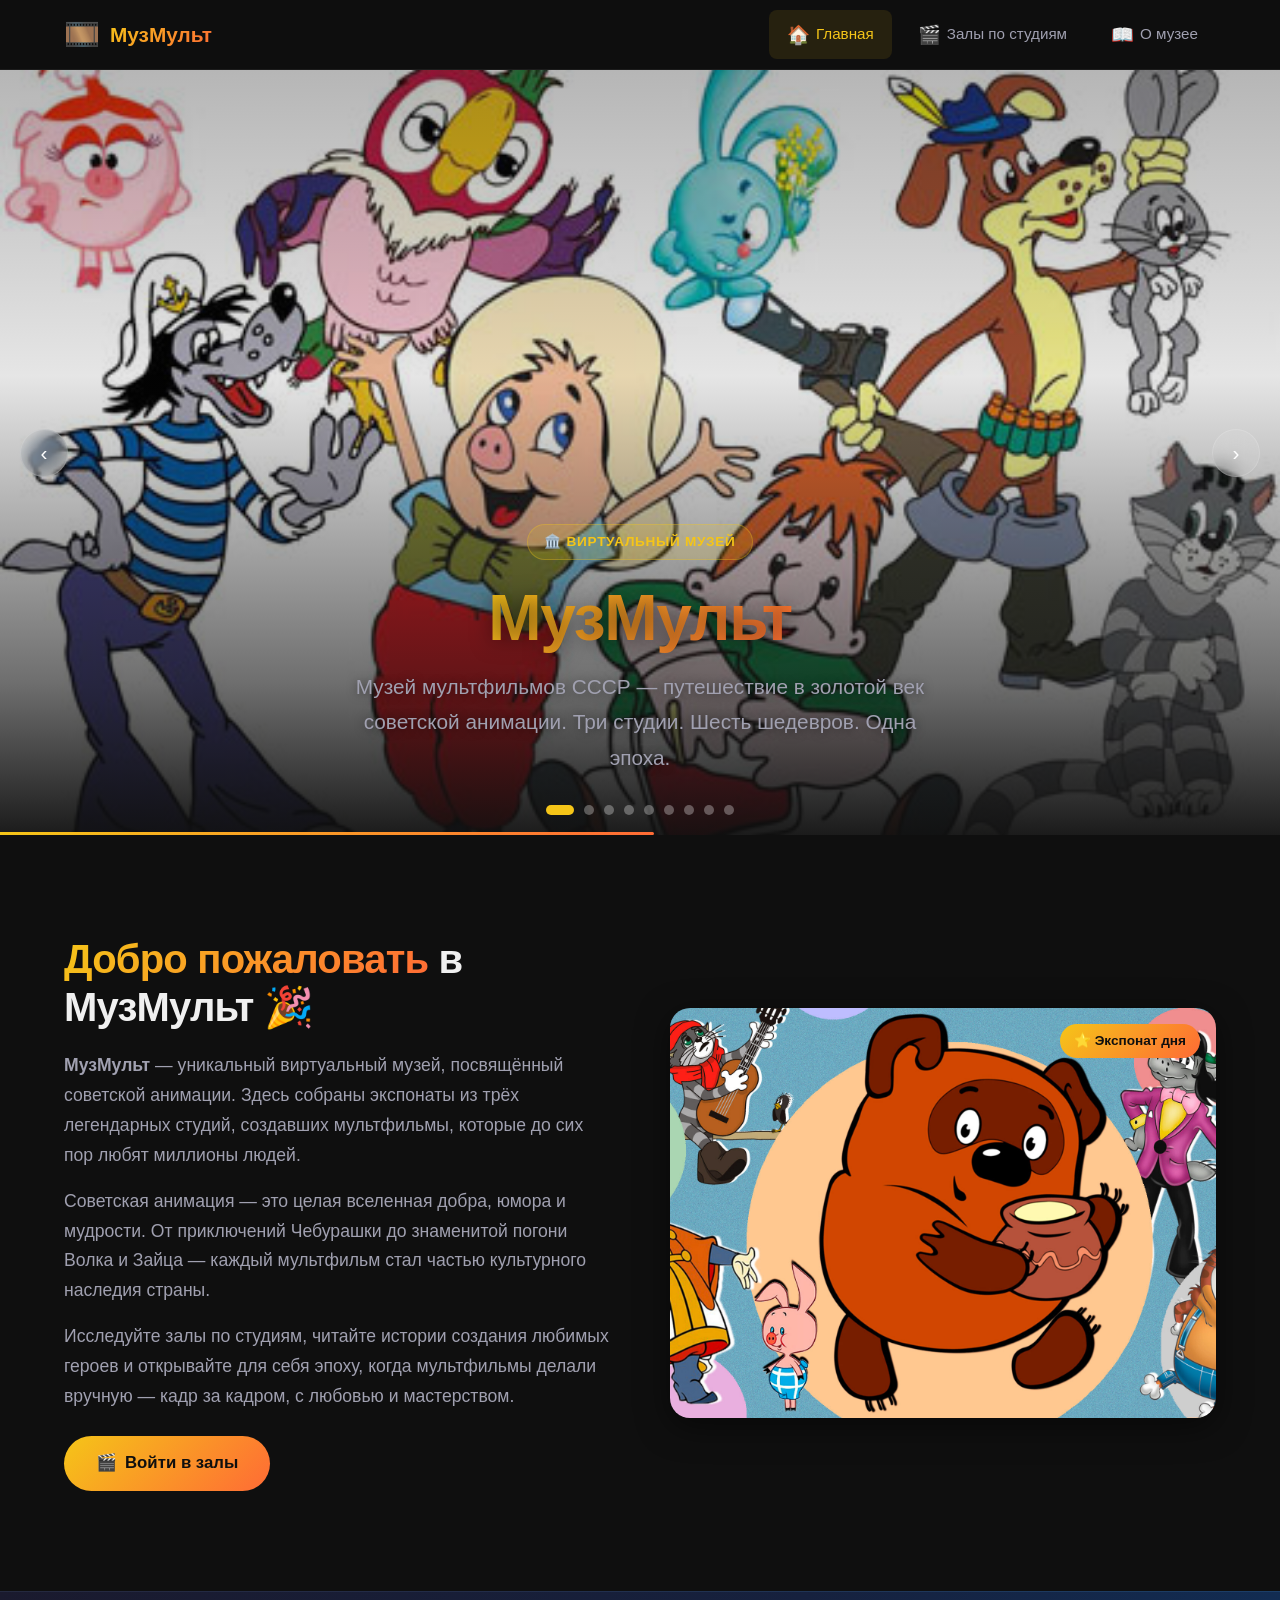
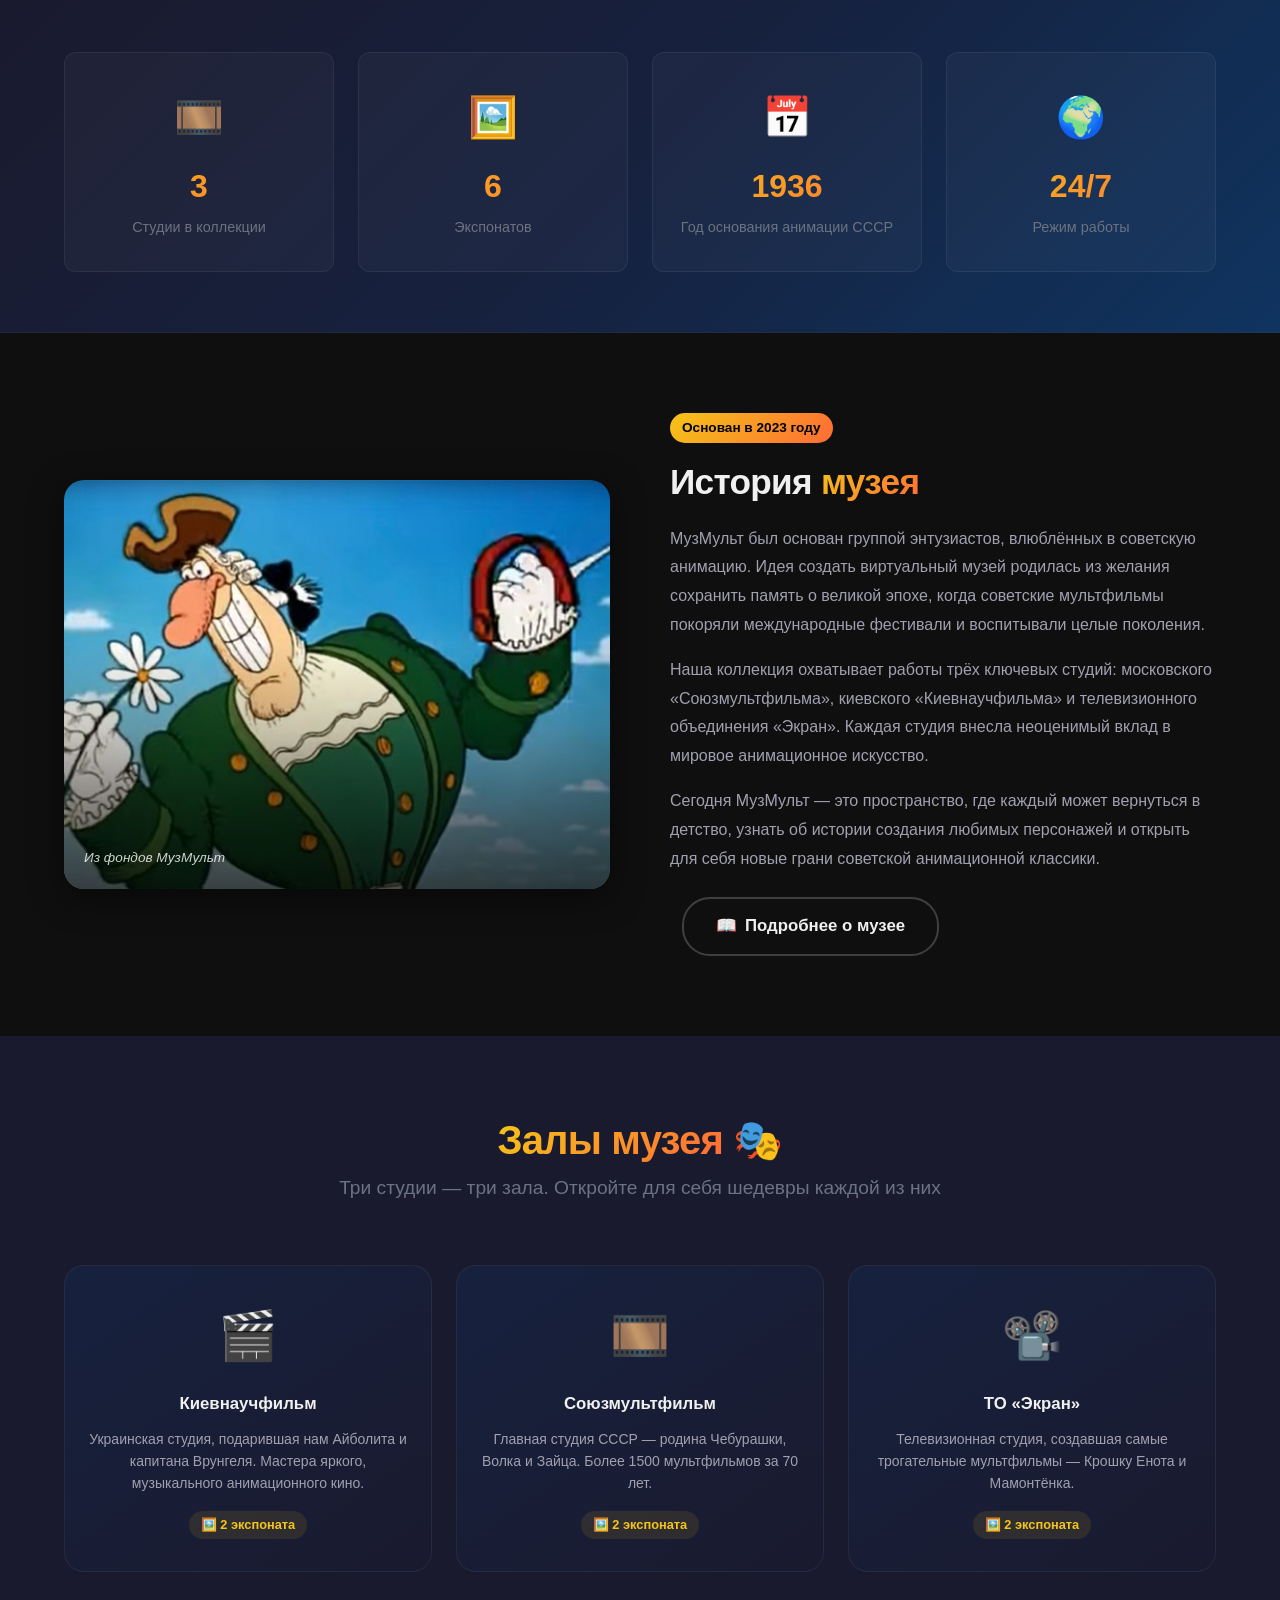
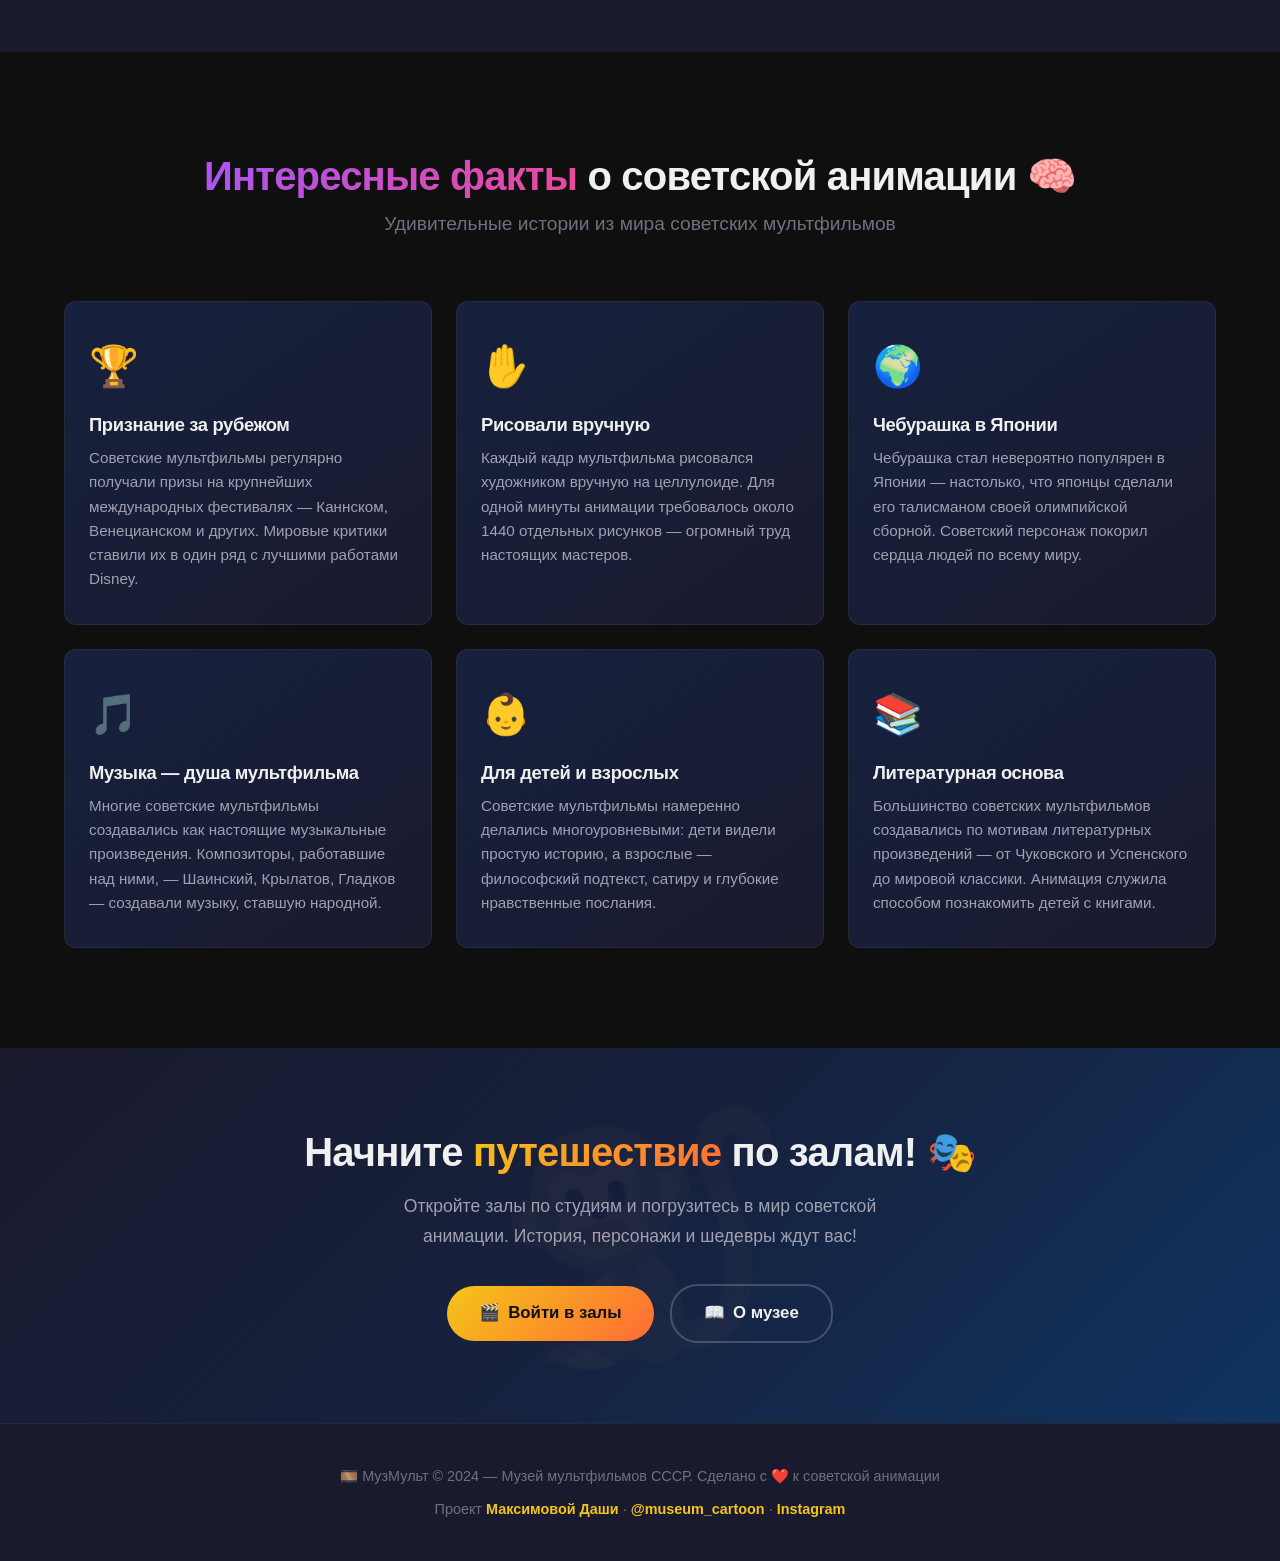
==== commit 3940cdc8: "fix" ====
--- a/index.html
+++ b/index.html
@@ -551,6 +551,7 @@
         <p class="footer__text mt-1">
             Проект <a href="about.html" class="footer__link">Максимовой Даши</a>
             · <a href="https://t.me/museum_cartoon" class="footer__link" target="_blank" rel="noopener">@museum_cartoon</a>
+            · <a href="https://www.instagram.com/museum_cartoon" class="footer__link" target="_blank" rel="noopener">Instagram</a>
         </p>
     </div>
 </footer>
